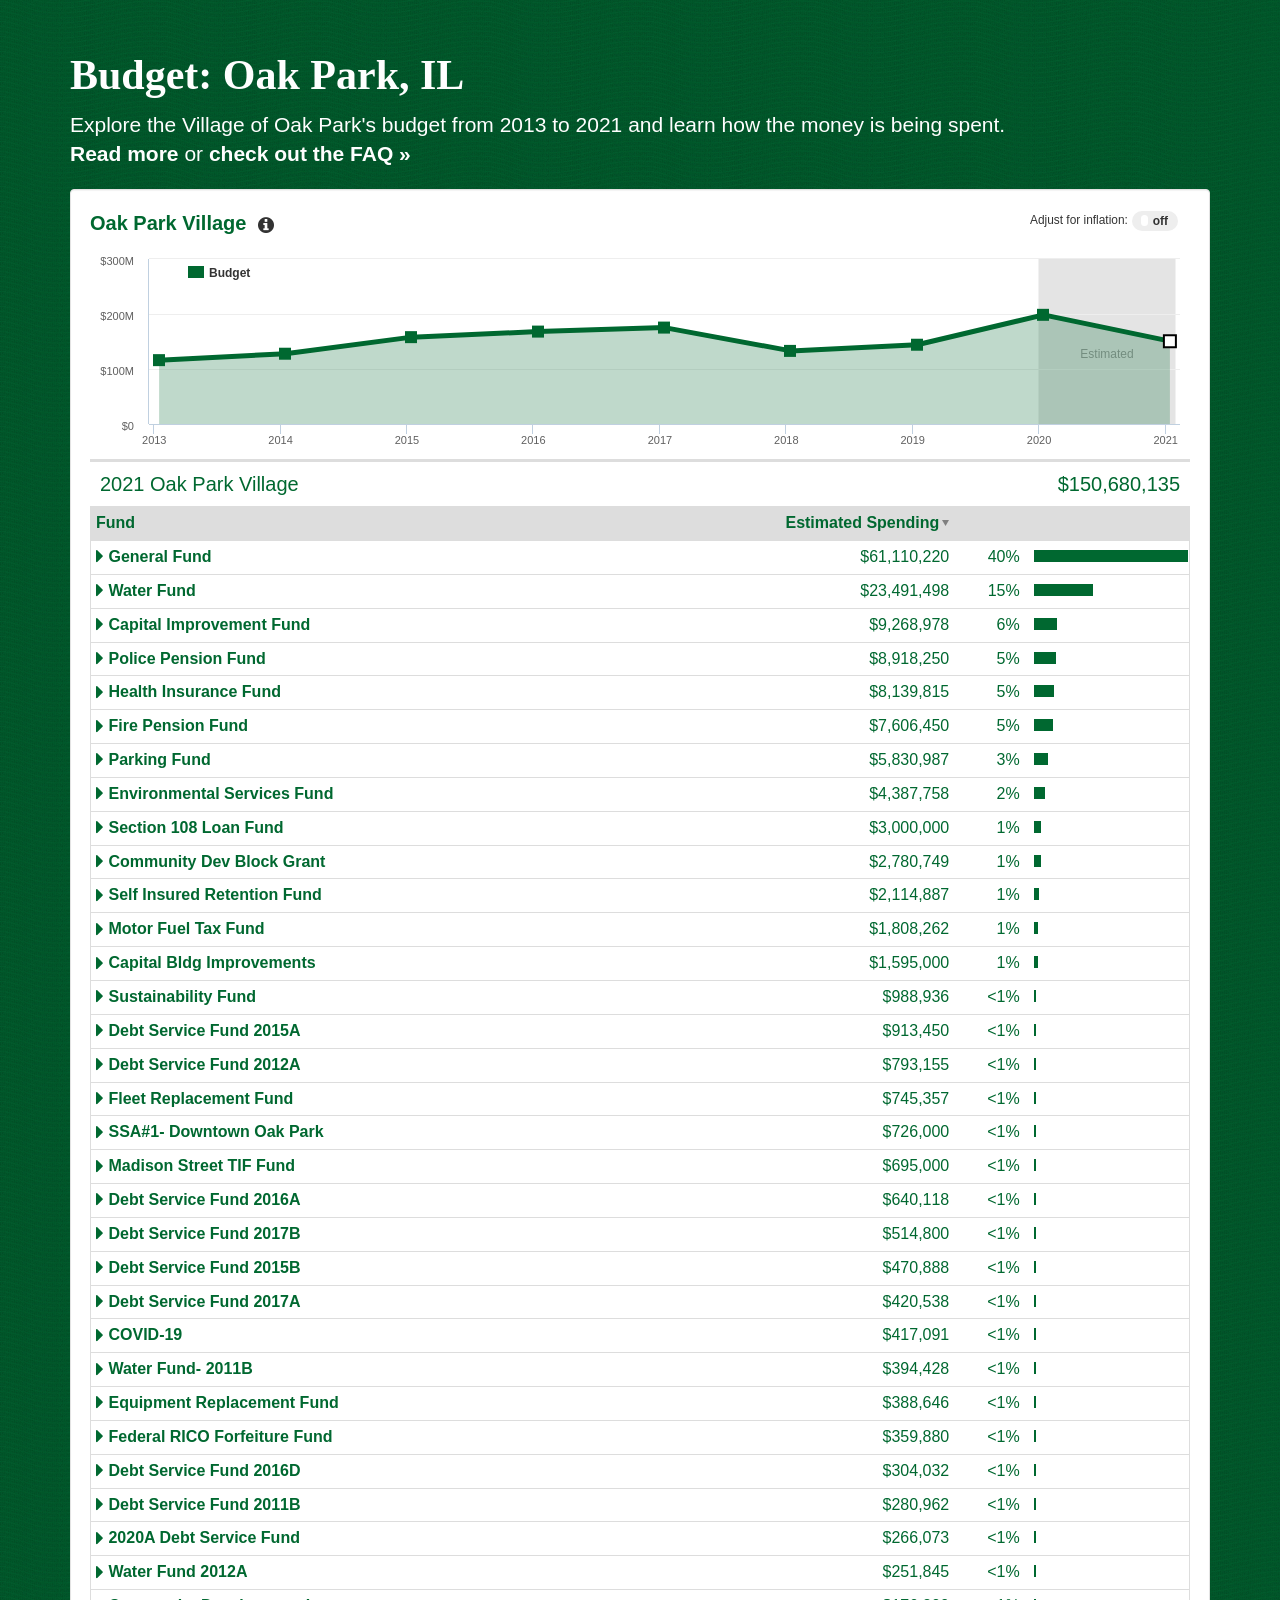
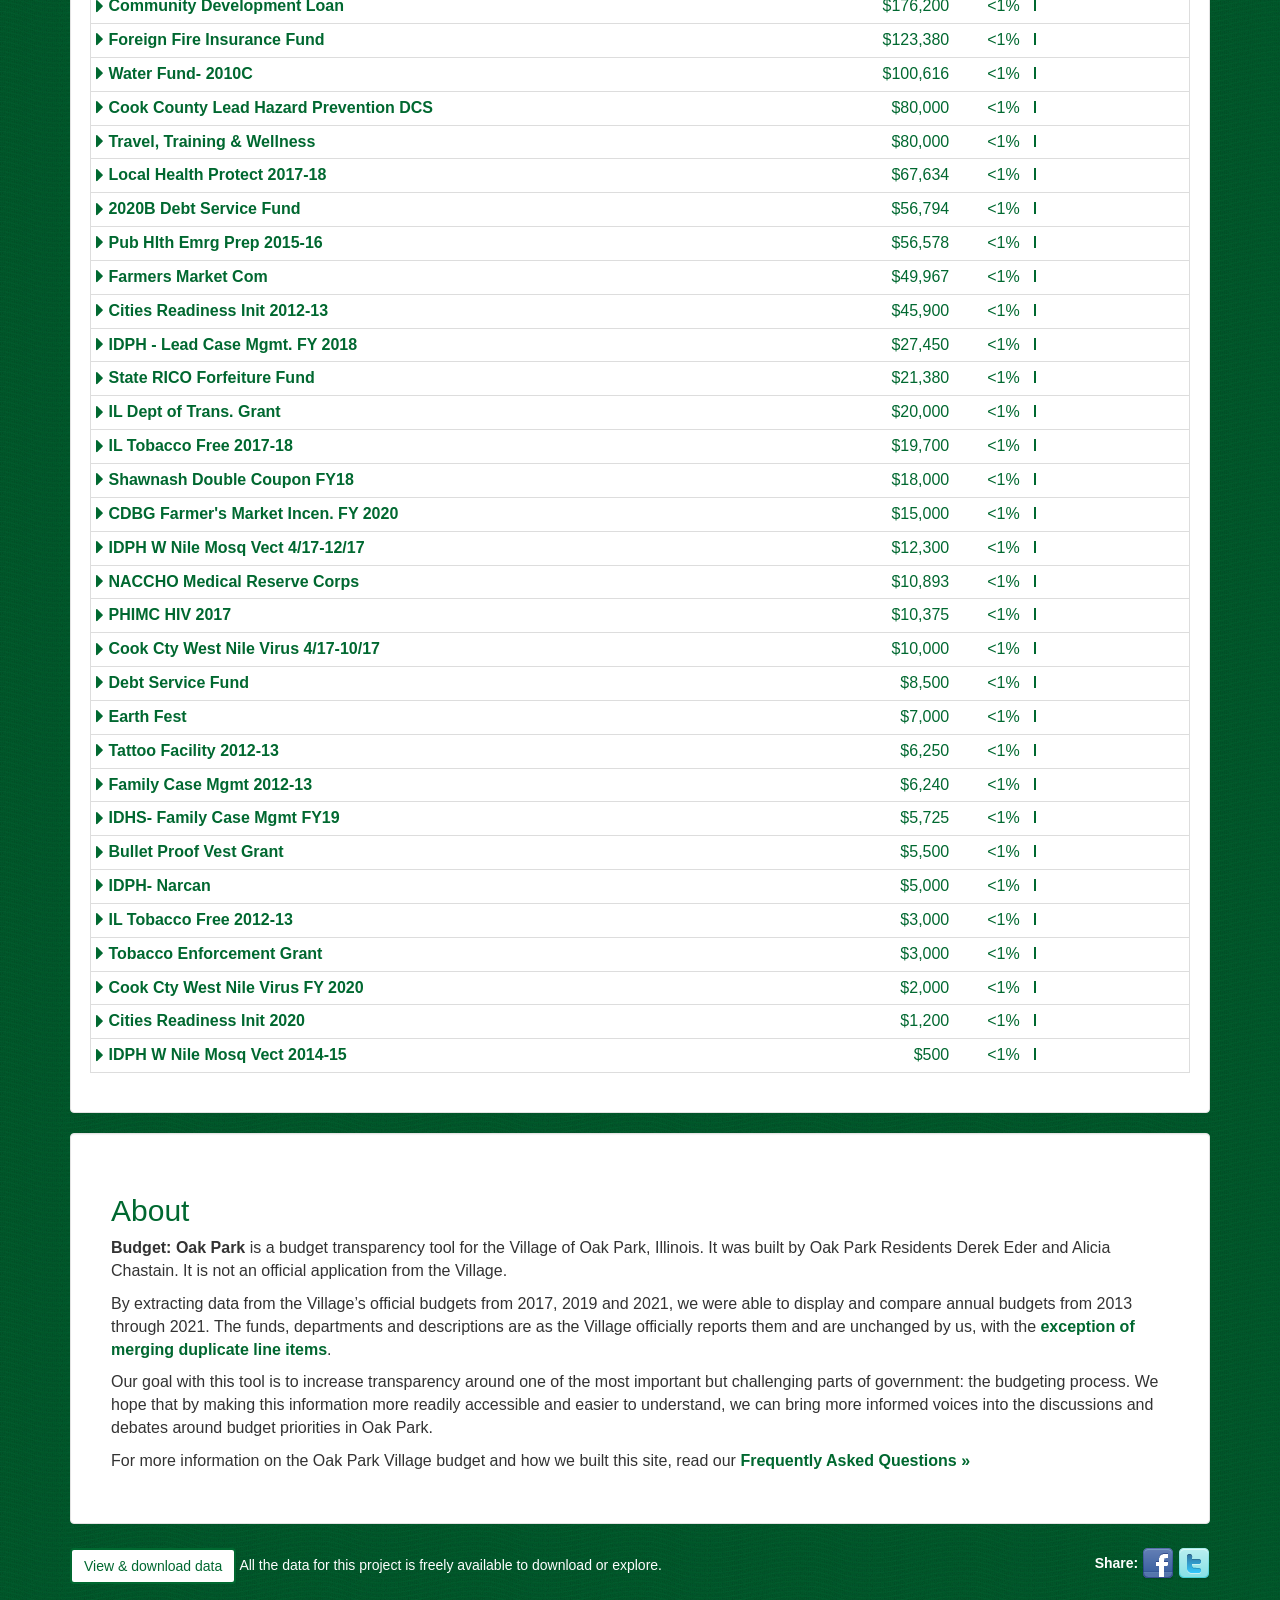
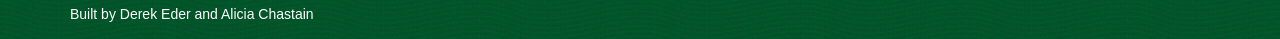
==== index.html @ 8c3c269f "optimized table for mobile, properly hiding unused columns" ====
<!DOCTYPE html>
<html lang="en">
  <head>
    <meta charset="utf-8">
    <meta name="viewport" content="width=device-width, initial-scale=1.0">
    <!-- Customize meta description -->
    <meta name="description" content="Explore the Village of Oak Park's budget from 2013 to 2021 and learn how the money is being spent.">
    <!-- Customize meta author -->
    <meta name="author" content="DataMade">
    <meta http-equiv="X-UA-Compatible" content="IE=edge">

    <!-- Facebook metadata -->
    <meta content="" property="og:site_name">
    <meta content="Budget: Oak Park, IL" property="og:title">
    <meta content="article" property="og:type">
    <meta content="Explore the Village of Oak Park's budget from 2013 to 2021 and learn how the money is being spent." property="og:description">
    <meta content="https://budgetoakpark.com/" property="og:url">
    <meta content="https://budgetoakpark.com/images/screenshot.png" property="og:image">

    <!-- Twitter metadata -->
    <meta name="twitter:card" content="summary_large_image">
    <meta name="twitter:site" content="@derekeder">
    <meta name="twitter:creator" content="@derekeder">
    <meta name="twitter:title" content="Budget: Oak Park, IL">
    <meta name="twitter:url" content="https://budgetoakpark.com">
    <meta name="twitter:description" content="Explore the Village of Oak Park's budget from 2013 to 2021 and learn how the money is being spent.">
    <meta name="twitter:image:src" content="https://budgetoakpark.com/images/screenshot.png">


    <!-- Customize page title -->
    <title>Budget: Oak Park, IL</title>

    <!-- Bootstrap and core CSS -->
    <link rel="icon" type="image/png" href="/favicon.png">
    <link rel="icon" type="image/png" href="/favicon-32x32.png" sizes="32x32" />
    <link rel="icon" type="image/png" href="/favicon-16x16.png" sizes="16x16" />
    <link href="css/bootstrap.min.css" rel="stylesheet">
    <link href="css/custom.css" rel="stylesheet">
    <link href="https://maxcdn.bootstrapcdn.com/font-awesome/4.2.0/css/font-awesome.min.css" rel="stylesheet">

    <!-- HTML5 shim and Respond.js IE8 support of HTML5 elements and media queries -->
    <!--[if lt IE 9]>
      <script src="/lib/html5shiv.js"></script>
      <script src="/lib/respond.min.js"></script>
    <![endif]-->
  </head>

  <body>
    <a href="#content" class="sr-only">Skip to content</a>

    <div id="readme" style="display: none;"><img src="" alt="Click points to see annual budgets below"></div>
    <div class="container">
      <div class='row'>
        <div class='col-md-12'>
          <div id='logo'>
            <!-- Customize logo -->
            <a href='/'>Budget: Oak Park, IL</a>
          </div>
          <!-- Customize page text below logo -->
          <p class='lead'>Explore the Village of Oak Park's budget from 2013 to 2021 and learn how the money is being spent. <br /><a onclick="window.scrollTo(0, document.body.scrollHeight);">Read more</a> or <a href='/faq.html'>check out the FAQ &raquo;</a></p>
        </div>
      </div>
      <div class='well'>

        <div id='main-chart'></div>
        <table id="breakdown" class='table table-condensed table-bordered'>
            <thead>
              <tr>
                <th id='breakdown-item-title'><span id="row-title">Function</span></th>
                <th class="estimates num"><span>Estimated Spending</span></th>
                <th class="estimates num"><span></span></th>
                <th class="actuals num"><span>Actual Spending</span></th>
                <th class="actuals num"><span></span></th>
                <th class="bars sorting_disabled hidden-xs"><span></span></th>
              </tr>
            </thead>
            <tbody id="breakdown-table-body"></tbody>
        </table>

        <div id="footnotes">
          <!-- <ul>
            <li id="f-officers">* These budgets are controlled by the officers and offices listed even though not all expenses are incurred by the respective control officer.</li>
          </ul> -->
        </div>
      </div>

    <div class='well about'>
      <h2>About</h2>
      <div class='row'>
        <div class='col-md-12'>
          <!-- Customize about -->
          <p><strong>Budget: Oak Park</strong> is a budget transparency tool for the Village of Oak Park, Illinois. It was built by Oak Park Residents Derek Eder and Alicia Chastain. It is not an official application from the Village.</p>

          <p>By extracting data from the Village’s official budgets from 2017, 2019 and 2021, we were able to display and compare annual budgets from 2013 through 2021. The funds, departments and descriptions are as the Village officially reports them and are unchanged by us, with the <a href='/faq.html#data-issues'>exception of merging duplicate line items</a>.</p>

          <p>Our goal with this tool is to increase transparency around one of the most important but challenging parts of government: the budgeting process. We hope that by making this information more readily accessible and easier to understand, we can bring more informed voices into the discussions and debates around budget priorities in Oak Park.</p>

          <p>For more information on the Oak Park Village budget and how we built this site, read our <a href='faq.html'>Frequently Asked Questions &raquo;</a></p>
      
        </div>
      </div>
    </div>

    <div id='footer'>
      <p class='pull-left'>
        <!-- Customize download link -->
        <a id="download-button" class="btn btn-info" href="/data/final/oak_park_budget_cleaned.csv">View &amp; download data</a>
        All the data for this project is freely available to download or explore.
        <br />
        <br />
        <span class='credits'>Built by <a href="http://derekeder.com">Derek Eder</a> and Alicia Chastain</span>
      </p>
      <p class='pull-right'>
        <strong>Share:</strong>
        <!-- Customize facebook share -->
        <a href="http://www.facebook.com/share.php?u=http%3a%2f%2fbudgetoakpark.com/"><img alt="Facebook" src="images/facebook-lg.png" /></a>
        <!-- Customize twitter share -->
        <a href="http://twitter.com/share?text=Where%27s%20the%20money%20going%3F%20Explore%20Oak%20Park%27s%20budget&amp;url=https%3a%2f%2fbudgetoakpark.com/"><img alt="Twitter" src="images/twitter-lg.png" /></a>
      </p>
    </div>
  </div>
    <!-- loading javascript at the bottom of the page for performance -->
    <!-- HTML templates for Backbone views -->
    <!-- javascript libraries -->
    <script src="lib/jquery.min.js" type="text/javascript"></script>
    <script src="lib/spin.min.js" type="text/javascript"></script>
    <script src="lib/jquery.spin.js" type="text/javascript"></script>
    <script src="lib/accounting.min.js" type="text/javascript"></script>
    <script src="lib/fuse.min.js" type="text/javascript"></script>
    <script src="lib/reduce.js" type="text/javascript"></script>
    <script src="lib/range.js" type="text/javascript"></script>
    <script src="lib/array_indexof.js" type="text/javascript"></script>
    <script src="lib/array_getunique.js" type="text/javascript"></script>
    <script src="lib/jquery.csv.min.js" type="text/javascript"></script>
    <script src="lib/bootstrap.min.js" type="text/javascript"></script>
    <script src="lib/highcharts.js" type="text/javascript"></script>
    <script src="lib/jquery.dataTables.js" type="text/javascript"></script>
    <script src="lib/jquery.cookie.js" type="text/javascript"></script>
    <script src="lib/underscore.min.js" type="text/javascript"></script>
    <script src="lib/backbone.min.js" type="text/javascript"></script>
    <script src="lib/Backbone.ModelBinder.min.js" type="text/javascript"></script>
    <script src="lib/filter.js" type="text/javascript"></script>

    <!-- custom javascript -->
    <script src="js/helpers/budget_helpers.js" type="text/javascript"></script>
    <script src="js/helpers/budget_highcharts.js" type="text/javascript"></script>
    <script src="js/helpers/dataTables.sorting.js" type="text/javascript"></script>

    <script src="js/settings.js" type="text/javascript"></script>

    <script src="js/collections/breakdownCollection.js" type="text/javascript"></script>
    <script src="js/collections/budgetCollection.js" type="text/javascript"></script>

    <script src="js/models/breakdownRowModel.js" type="text/javascript"></script>
    <script src="js/models/mainChartModel.js" type="text/javascript"></script>

    <script src="js/views/breakdownDetailView.js" type="text/javascript"></script>
    <script src="js/views/breakdownSummaryView.js" type="text/javascript"></script>
    <script src="js/views/mainChartView.js" type="text/javascript"></script>

    <script src="js/router.js" type="text/javascript"></script>
    <script src="js/app.js" type="text/javascript"></script>

    <!-- Global site tag (gtag.js) - Google Analytics -->
    <script async src="https://www.googletagmanager.com/gtag/js?id=G-0BKF8L96RC"></script>
    <script>
      window.dataLayer = window.dataLayer || [];
      function gtag(){dataLayer.push(arguments);}
      gtag('js', new Date());

      gtag('config', 'G-0BKF8L96RC');
    </script>
  </body>
</html>
---- css/custom.css ----
body {
  background: #328659 url(../images/bg-green.jpg);
  font-family: "Helvetica", "Arial", sans-serif;
  padding: 5px;
}

h1, h2, h3, h4, h5, h6 { color: #006830; }

a { color: #006830; font-weight: bold;}
a:hover { color: #006830; text-decoration: underline; }
a.details:hover, a.details:active, a.details:visited, a.details:link { text-decoration: none;}
a:focus { outline: 0;}

#logo, #credit { padding: 10px 0 10px 0;}
#logo { 
  padding-bottom: 5px;
  padding-top: 40px;
}
#logo img {
  max-height: 80px;
  display: inline;
}
#logo a {
  font-size: 3em;
  vertical-align: bottom;
  font-family: Georgia, serif;
  color: #FEFEFE;
  font-weight: bold;
}

.lead, #footer, .lead a, .credits a {
  color: #FEFEFE;
}

#footer{
  padding-top: 4px;
  padding-bottom: 4px;
/*  background-color: #E8EDEE;
*/}

#footer h2{
  color: #F6A704;
}

#footer a{
  font-weight: normal;
}

.btn-primary {
  background-color: #004B75;
  border-color: #004B75;
}

.btn-primary:hover {
  background-color: #1f3a71;
  border-color: #1f3a71;
}

.btn-info {
  background-color: #fff;
  color: #006830;
  border: 2px solid #006830;
}

.btn-info:hover {
  background-color: #def2fb;
  color: #006830;
  border: 2px solid #006830;
}

#readme {
  display: none;
  left: 0px;
  position: absolute;
  top: 320px;
}

#timeline-chart {
  height: 220px;
  width: 100%;
}

#main-chart {
    min-height: 220px;
    width: 100%;
}

#breadcrumbs { font-weight: bold; font-size: 20px; }

/* Breakdown table */
#breakdown{
  width: 100%;
}
#breakdown a { cursor: pointer; }
#breakdown .num { text-align: right; }
#breakdown td, #breakdown th { border: 0px; border-bottom: 1px solid #ddd; font-size: 16px; }
#breakdown th { background: #dddddd; font-size: 16px; font-weight: bold; text-align: left; }
#breakdown th.bars { width: 15%; }
/*#breakdown th.controls { width: 20px; }*/
#breakdown th span { color: #006830; cursor: pointer; }

#breakdown th.sorting_asc span {
  background: url(../images/sort-up.png) no-repeat 100% 50%;
  padding-right: 10px;
}

#breakdown th.sorting_desc span {
  background: url(../images/sort-down.png) no-repeat 100% 50%;
  padding-right: 10px;
}

/* Bars */
  .bars span { height: 12px; display: block; text-indent: -5000px; margin: 4px;}

.bars .estimates {
    background-color: #006830;
    border-left: solid 2px #006830;
}
.bars .actuals {
    background-color: #006830;
    border-left: solid 2px #006830;
}

  /* Colors */
  .estimates { color: #006830; }
  .actuals { color: #006830; }

/* Expanded rows */
#breakdown .expanded-content td {
  border-top: 0;
  padding-top: 20px;
}

#breakdown .expanded-head td {
  border-top: 2px solid #7f7f7f;
  font-weight: bold;
}

.expanded-primary { float: left; width: 48%; margin-left: 10px; }
.expanded-secondary { float: left; width: 48%; }

/* Nav */
a.breakdown-choice{
  font-weight: normal;
  color: #333;
  background-color: #bbb;
}
a.breakdown-choice:hover{
  color: #333;
  background-color: #ddd;
  text-decoration: none;
}


#breakdown-nav { margin-top: -1px;}
#breakdown-nav li {display: inline-block;}
#breakdown-nav a { display: block; padding: 0.3em 0.5em 0em 0.5em; }
#breakdown-nav li.current a { 
  color: #333;
  background-color: #ddd;
}
#breakdown-nav ul { list-style: none; margin: 0; padding: 0; }

#department-search { margin: 50px 0 10px 0; }
#department-search a { color: #fff; }

/* Scorecard */
#scorecard{
  width: 100%;
}
#scorecard { border-top: 3px solid #dddddd; margin: 0; }
#scorecard h2 { font-size: 20px; }
#scorecard h2, #scorecard p { margin: 0; }
#scorecard td { border-bottom: 0; padding: 0.8em 10px;}
#scorecard-actual, #scorecard-est { text-align: right; }

/* Stats */
.stats { list-style: none; margin: 0 0 0.5em 0; }
.stats { padding: 0; }
.stats li { display: inline; margin-right: 1em; white-space: nowrap; padding: 0;}
.stats strong { font-size: 25px; }

/* Sparklines */
.sparkline { height: 120px; margin-bottom: 10px; }

.well {
  background-color: #fff;
}

.about { font-size: 16px; padding: 40px;}

.tooltip > .tooltip-inner{
  background-color: #fff;
  color: #333;
  border: 1px solid #333;
}

/* Inflation Adjustment Switch */
#inflation-toggle{
  width: 160px;
  height: 30px;
}
#inflation-toggle-label{
  position:absolute;
}
#inflation-toggle-switch{
  margin-left: 100px;
  position:absolute;
}
.onoffswitch {
  position: relative; width: 50px;
  -webkit-user-select:none; -moz-user-select:none; -ms-user-select: none;
}
.onoffswitch-checkbox {
  display: none;
}
.onoffswitch-label {
  display: block; overflow: hidden; cursor: pointer;
  border: 2px solid #FFFFFF; border-radius: 20px;
}
.onoffswitch-inner {
  display: block; width: 200%; margin-left: -100%;
  -moz-transition: margin 0.3s ease-in 0s; -webkit-transition: margin 0.3s ease-in 0s;
  -o-transition: margin 0.3s ease-in 0s; transition: margin 0.3s ease-in 0s;
}
.onoffswitch-inner:before, .onoffswitch-inner:after {
  display: block; float: left; width: 50%; height: 20px; padding: 0; line-height: 20px;
  font-size: 12px; color: white; font-family: Trebuchet, Arial, sans-serif; font-weight: bold;
  -moz-box-sizing: border-box; -webkit-box-sizing: border-box; box-sizing: border-box;
}
.onoffswitch-inner:before {
  content: "on";
  padding-left: 10px;
  background-color: #B4E0B3; color: #333333;
}
.onoffswitch-inner:after {
  content: "off";
  padding-right: 10px;
  background-color: #EEEEEE; color: #333333;
  text-align: right;
}
.onoffswitch-switch {
  display: block; width: 7px; margin: 6.5px;
  background: #FFFFFF;
  border: 2px solid #FFFFFF; border-radius: 20px;
  position: absolute; top: 0; bottom: 0; right: 26px;
  -moz-transition: all 0.3s ease-in 0s; -webkit-transition: all 0.3s ease-in 0s;
  -o-transition: all 0.3s ease-in 0s; transition: all 0.3s ease-in 0s;
}
.onoffswitch-checkbox:checked + .onoffswitch-label .onoffswitch-inner {
  margin-left: 0;
}
.onoffswitch-checkbox:checked + .onoffswitch-label .onoffswitch-switch {
  right: 0px;
}
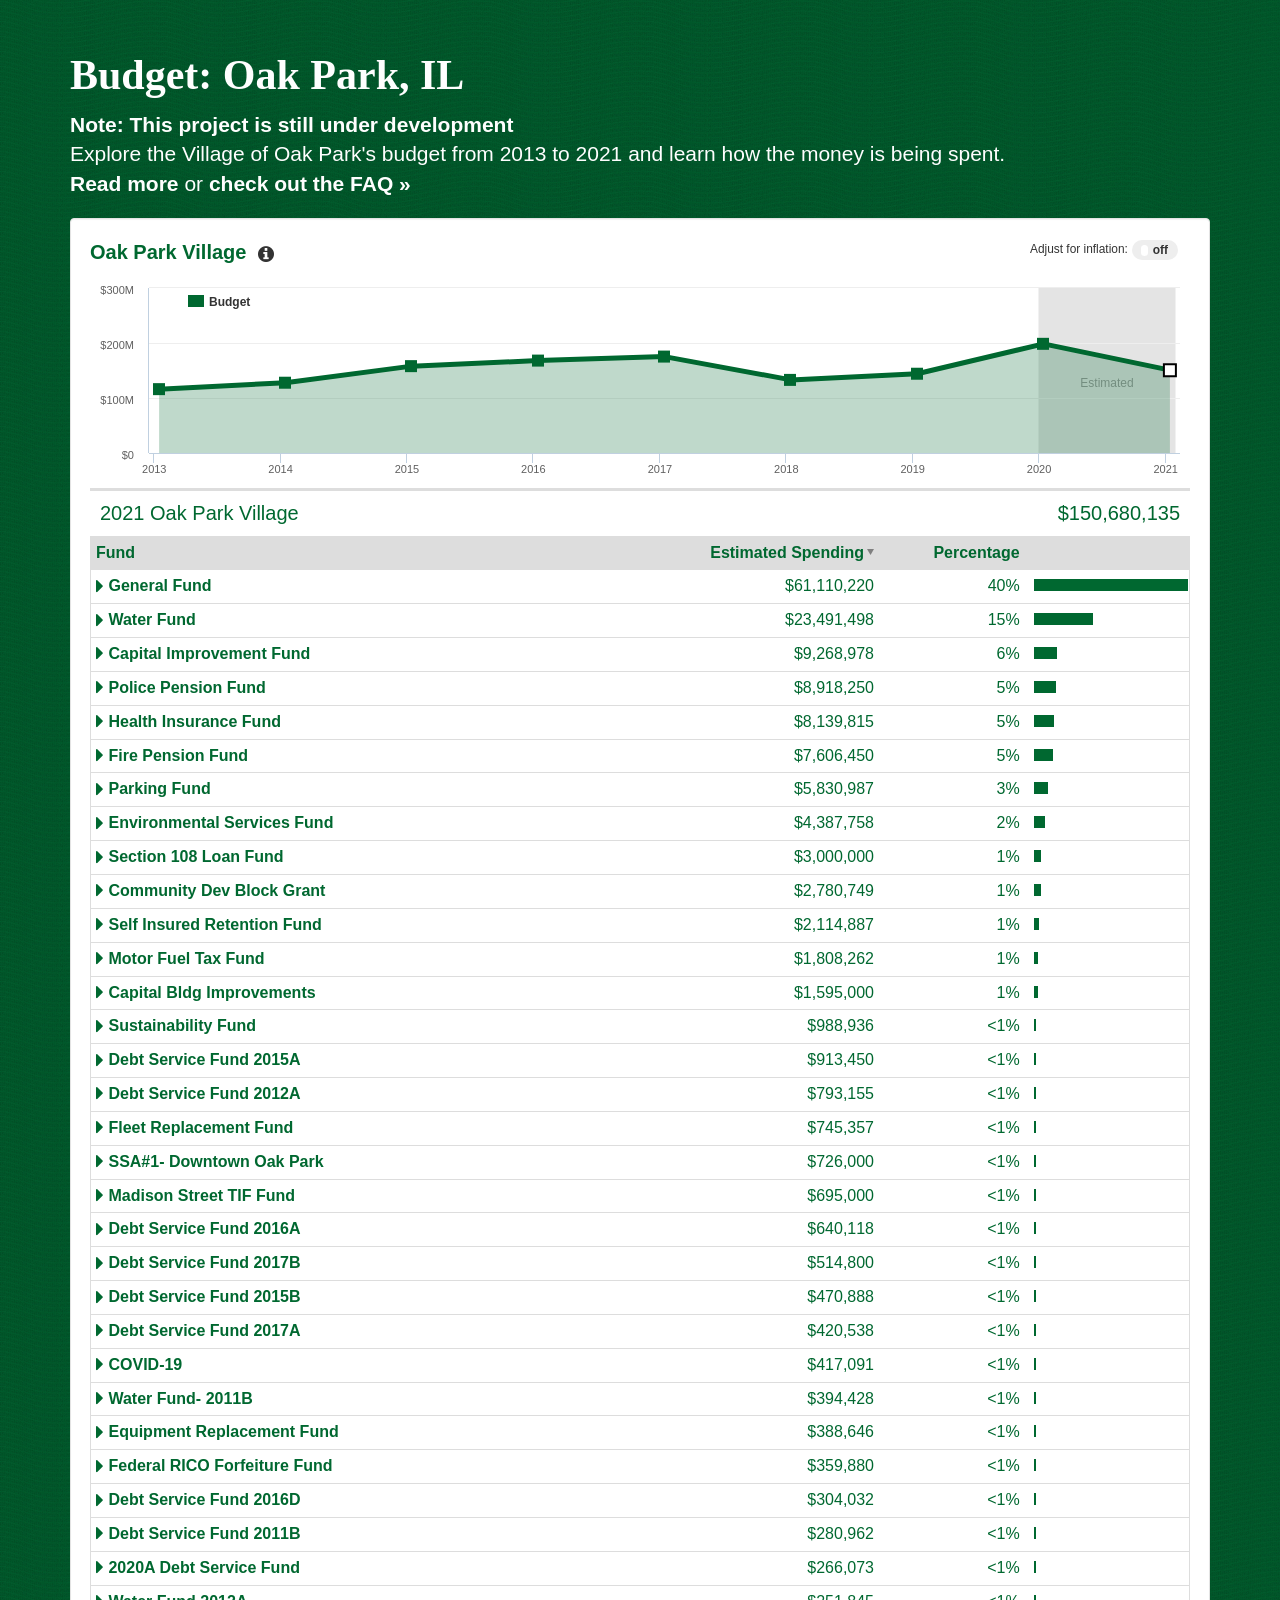
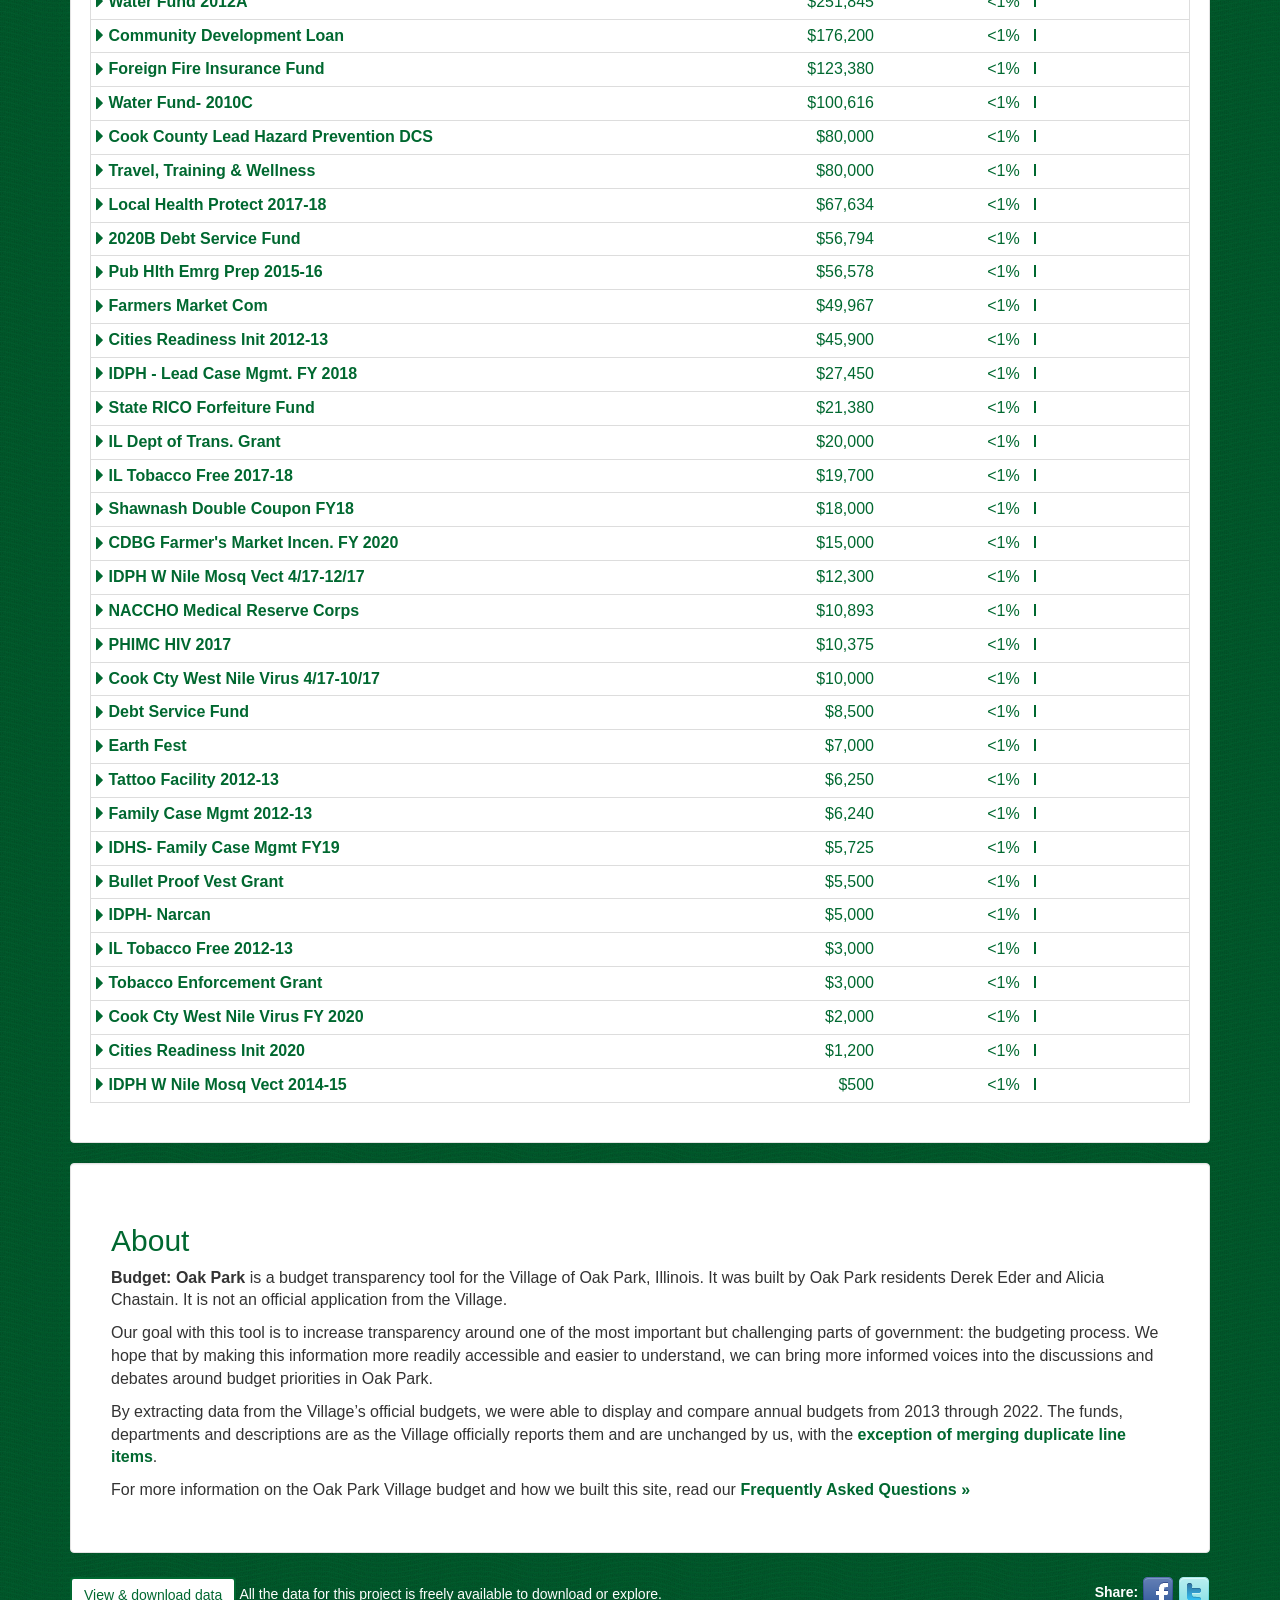
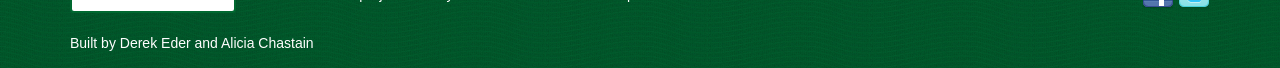
==== commit 9659114d: "FAQ copy updates and footer link ALL - Added link to AC website in footer.  INDEX - Included the FY2" ====
--- a/index.html
+++ b/index.html
@@ -24,16 +24,14 @@
     <meta name="twitter:title" content="Budget: Oak Park, IL">
     <meta name="twitter:url" content="https://budgetoakpark.com">
     <meta name="twitter:description" content="Explore the Village of Oak Park's budget from 2013 to 2021 and learn how the money is being spent.">
-    <meta name="twitter:image:src" content="https://budgetoakpark.com/images/screenshot.png">
+    <meta name="twitter:image" content="https://budgetoakpark.com/images/screenshot.png">
 
 
     <!-- Customize page title -->
     <title>Budget: Oak Park, IL</title>
 
-    <!-- Bootstrap and core CSS -->
-    <link rel="icon" type="image/png" href="/favicon.png">
-    <link rel="icon" type="image/png" href="/favicon-32x32.png" sizes="32x32" />
-    <link rel="icon" type="image/png" href="/favicon-16x16.png" sizes="16x16" />
+    <!-- Bootstrap core CSS -->
+    <link rel="shortcut icon" href="/favicon.png">
     <link href="css/bootstrap.min.css" rel="stylesheet">
     <link href="css/custom.css" rel="stylesheet">
     <link href="https://maxcdn.bootstrapcdn.com/font-awesome/4.2.0/css/font-awesome.min.css" rel="stylesheet">
@@ -57,7 +55,7 @@
             <a href='/'>Budget: Oak Park, IL</a>
           </div>
           <!-- Customize page text below logo -->
-          <p class='lead'>Explore the Village of Oak Park's budget from 2013 to 2021 and learn how the money is being spent. <br /><a onclick="window.scrollTo(0, document.body.scrollHeight);">Read more</a> or <a href='/faq.html'>check out the FAQ &raquo;</a></p>
+          <p class='lead'><strong>Note: This project is still under development<br /></strong>Explore the Village of Oak Park's budget from 2013 to 2021 and learn how the money is being spent. <br /><a onclick="window.scrollTo(0, document.body.scrollHeight);">Read more</a> or <a href='/faq.html'>check out the FAQ &raquo;</a></p>
         </div>
       </div>
       <div class='well'>
@@ -68,10 +66,10 @@
               <tr>
                 <th id='breakdown-item-title'><span id="row-title">Function</span></th>
                 <th class="estimates num"><span>Estimated Spending</span></th>
-                <th class="estimates num"><span></span></th>
+                <th class="estimates num hidden-sm"><span>Percentage</span></th>
                 <th class="actuals num"><span>Actual Spending</span></th>
-                <th class="actuals num"><span></span></th>
-                <th class="bars sorting_disabled hidden-xs"><span></span></th>
+                <th class="actuals num"><span>Percentage</span></th>
+                <th class="bars sorting_disabled"><span></span></th>
               </tr>
             </thead>
             <tbody id="breakdown-table-body"></tbody>
@@ -89,11 +87,10 @@
       <div class='row'>
         <div class='col-md-12'>
           <!-- Customize about -->
-          <p><strong>Budget: Oak Park</strong> is a budget transparency tool for the Village of Oak Park, Illinois. It was built by Oak Park Residents Derek Eder and Alicia Chastain. It is not an official application from the Village.</p>
-
-          <p>By extracting data from the Village’s official budgets from 2017, 2019 and 2021, we were able to display and compare annual budgets from 2013 through 2021. The funds, departments and descriptions are as the Village officially reports them and are unchanged by us, with the <a href='/faq.html#data-issues'>exception of merging duplicate line items</a>.</p>
+          <p><strong>Budget: Oak Park</strong> is a budget transparency tool for the Village of Oak Park, Illinois. It was built by Oak Park residents Derek Eder and Alicia Chastain. It is not an official application from the Village.</p>
 
           <p>Our goal with this tool is to increase transparency around one of the most important but challenging parts of government: the budgeting process. We hope that by making this information more readily accessible and easier to understand, we can bring more informed voices into the discussions and debates around budget priorities in Oak Park.</p>
+          <p>By extracting data from the Village’s official budgets, we were able to display and compare annual budgets from 2013 through 2022.  The funds, departments and descriptions are as the Village officially reports them and are unchanged by us, with the <a href="https://budgetoakpark.com/faq.html#data-issues">exception of merging duplicate line items</a>.</p>
 
           <p>For more information on the Oak Park Village budget and how we built this site, read our <a href='faq.html'>Frequently Asked Questions &raquo;</a></p>
       
@@ -104,18 +101,18 @@
     <div id='footer'>
       <p class='pull-left'>
         <!-- Customize download link -->
-        <a id="download-button" class="btn btn-info" href="/data/final/oak_park_budget_cleaned.csv">View &amp; download data</a>
+        <a id="download-button" class="btn btn-info" href="">View &amp; download data</a>
         All the data for this project is freely available to download or explore.
         <br />
         <br />
-        <span class='credits'>Built by <a href="http://derekeder.com">Derek Eder</a> and Alicia Chastain</span>
+        <span class='credits'>Built by <a href="http://derekeder.com">Derek Eder</a> and <a href="http://aliciachastain.com">Alicia Chastain</a></span>
       </p>
       <p class='pull-right'>
         <strong>Share:</strong>
         <!-- Customize facebook share -->
         <a href="http://www.facebook.com/share.php?u=http%3a%2f%2fbudgetoakpark.com/"><img alt="Facebook" src="images/facebook-lg.png" /></a>
         <!-- Customize twitter share -->
-        <a href="http://twitter.com/share?text=Where%27s%20the%20money%20going%3F%20Explore%20Oak%20Park%27s%20budget&amp;url=https%3a%2f%2fbudgetoakpark.com/"><img alt="Twitter" src="images/twitter-lg.png" /></a>
+        <a href="http://twitter.com/share?text=Where's%20the%20money%20going%3F%20Explore%20New%20Orleans'%20budget&amp;url=http%3a%2f%2fbudgetoakpark.com/"><img alt="Twitter" src="images/twitter-lg.png" /></a>
       </p>
     </div>
   </div>
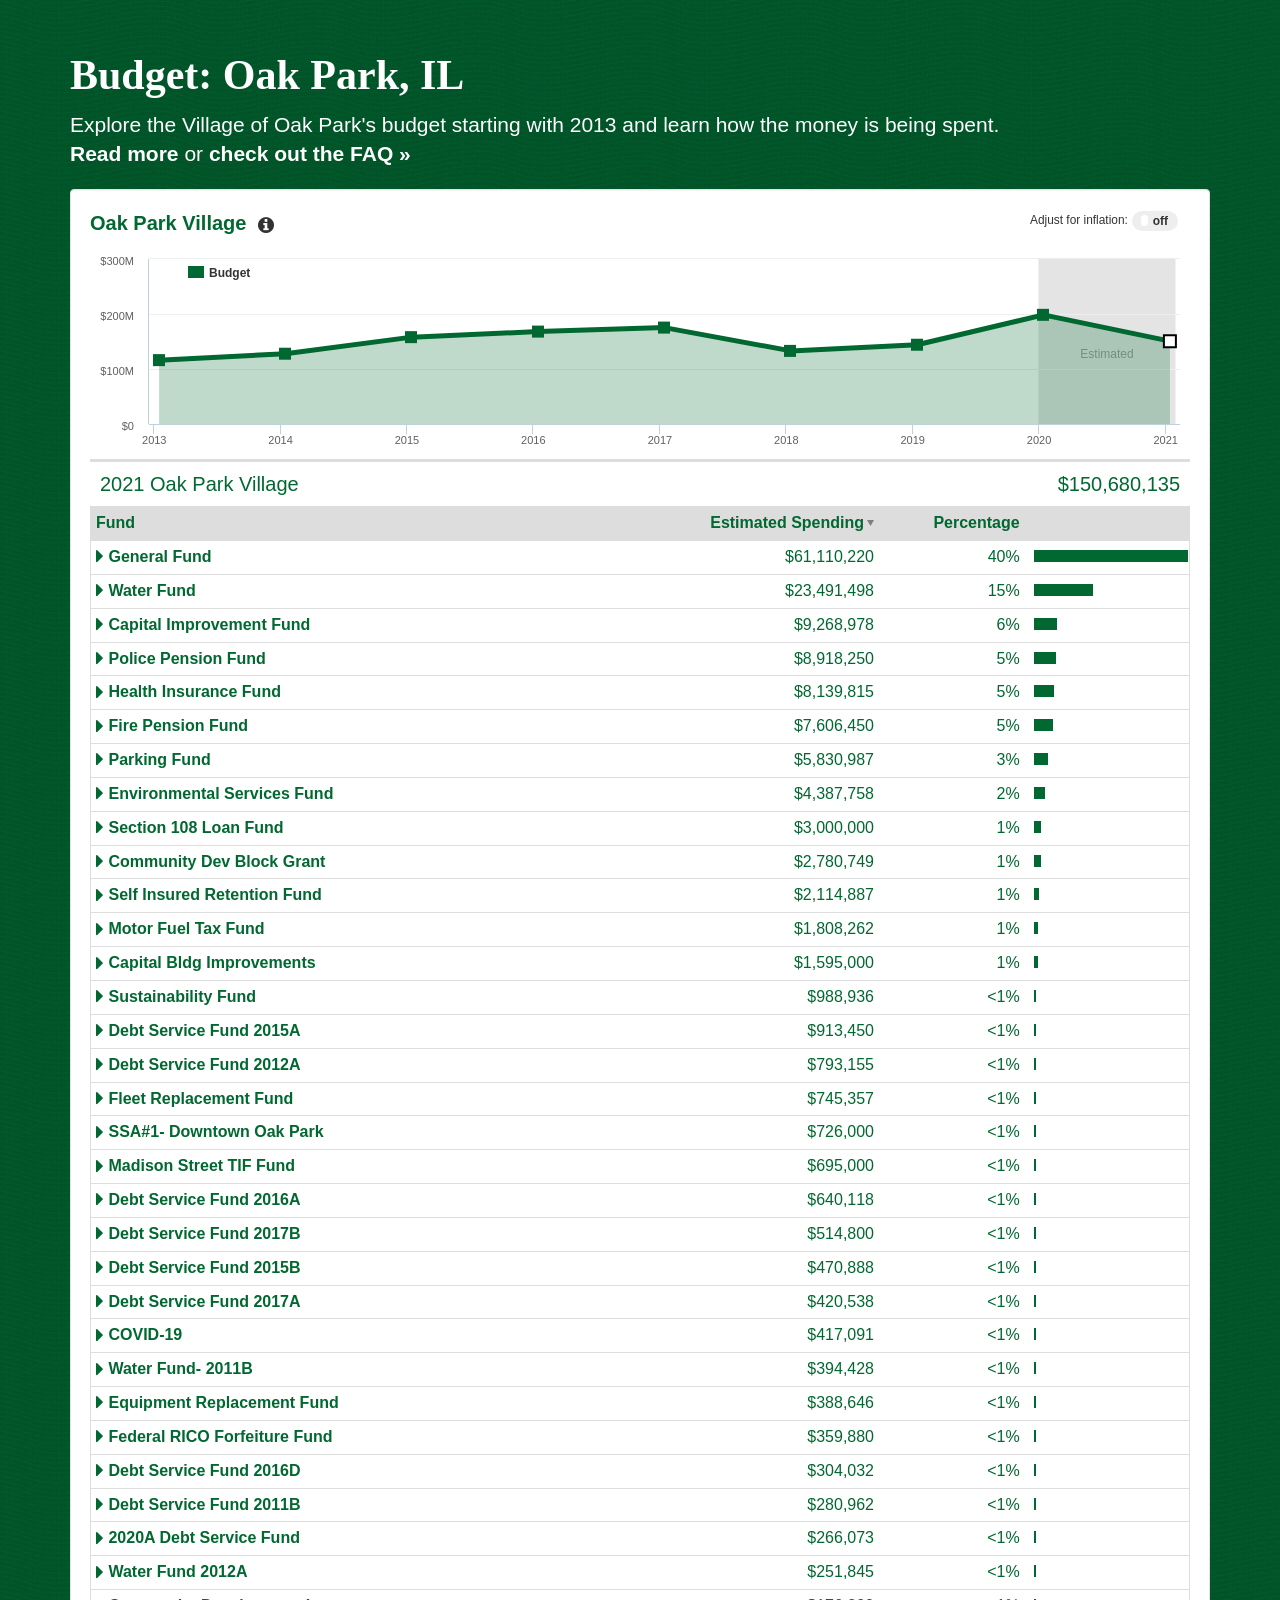
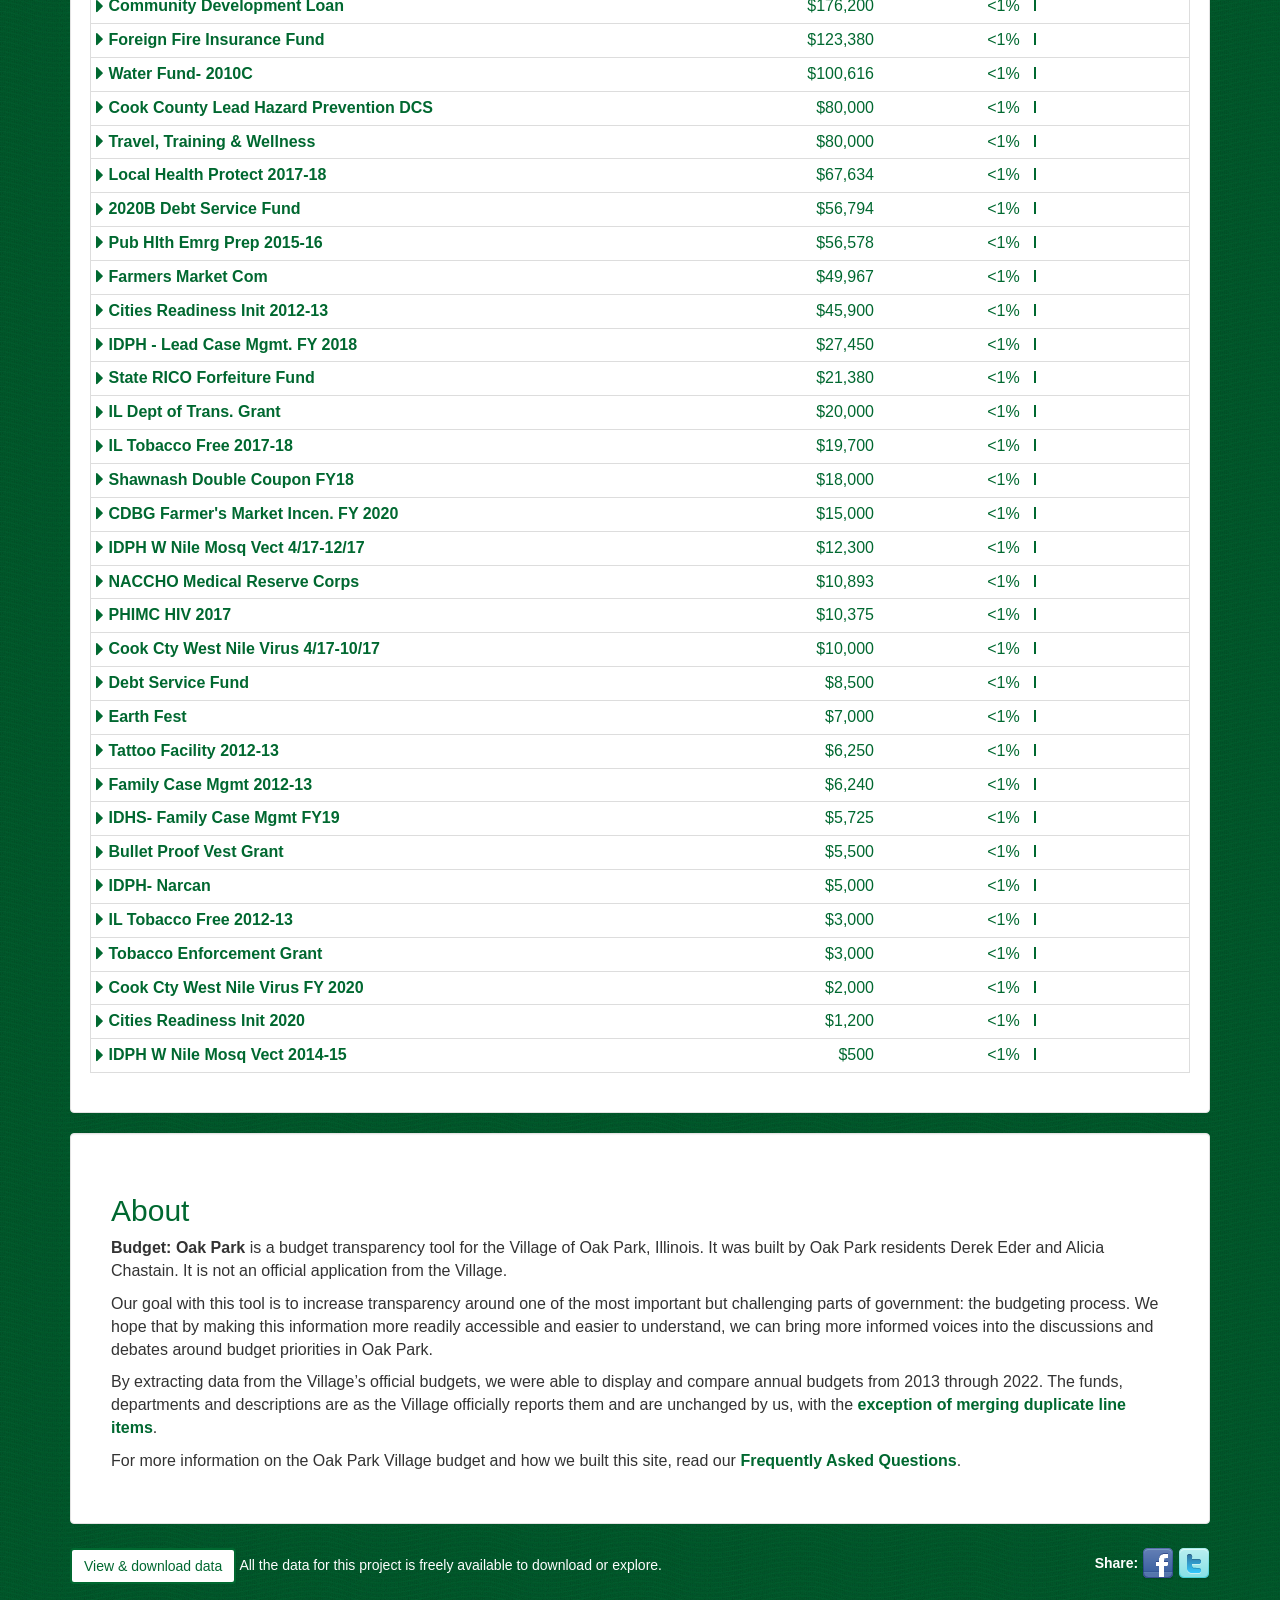
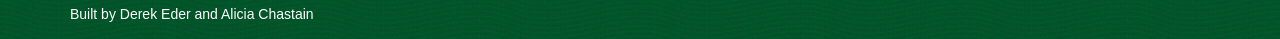
==== commit 11858dcb: "More copy cleanup More clean-up." ====
--- a/index.html
+++ b/index.html
@@ -55,7 +55,7 @@
             <a href='/'>Budget: Oak Park, IL</a>
           </div>
           <!-- Customize page text below logo -->
-          <p class='lead'><strong>Note: This project is still under development<br /></strong>Explore the Village of Oak Park's budget from 2013 to 2021 and learn how the money is being spent. <br /><a onclick="window.scrollTo(0, document.body.scrollHeight);">Read more</a> or <a href='/faq.html'>check out the FAQ &raquo;</a></p>
+          <p class='lead'>Explore the Village of Oak Park's budget starting with 2013 and learn how the money is being spent. <br /><a onclick="window.scrollTo(0, document.body.scrollHeight);">Read more</a> or <a href='/faq.html'>check out the FAQ &raquo;</a></p>
         </div>
       </div>
       <div class='well'>
@@ -92,7 +92,7 @@
           <p>Our goal with this tool is to increase transparency around one of the most important but challenging parts of government: the budgeting process. We hope that by making this information more readily accessible and easier to understand, we can bring more informed voices into the discussions and debates around budget priorities in Oak Park.</p>
           <p>By extracting data from the Village’s official budgets, we were able to display and compare annual budgets from 2013 through 2022.  The funds, departments and descriptions are as the Village officially reports them and are unchanged by us, with the <a href="https://budgetoakpark.com/faq.html#data-issues">exception of merging duplicate line items</a>.</p>
 
-          <p>For more information on the Oak Park Village budget and how we built this site, read our <a href='faq.html'>Frequently Asked Questions &raquo;</a></p>
+          <p>For more information on the Oak Park Village budget and how we built this site, read our <a href='faq.html'>Frequently Asked Questions</a>.</p>
       
         </div>
       </div>
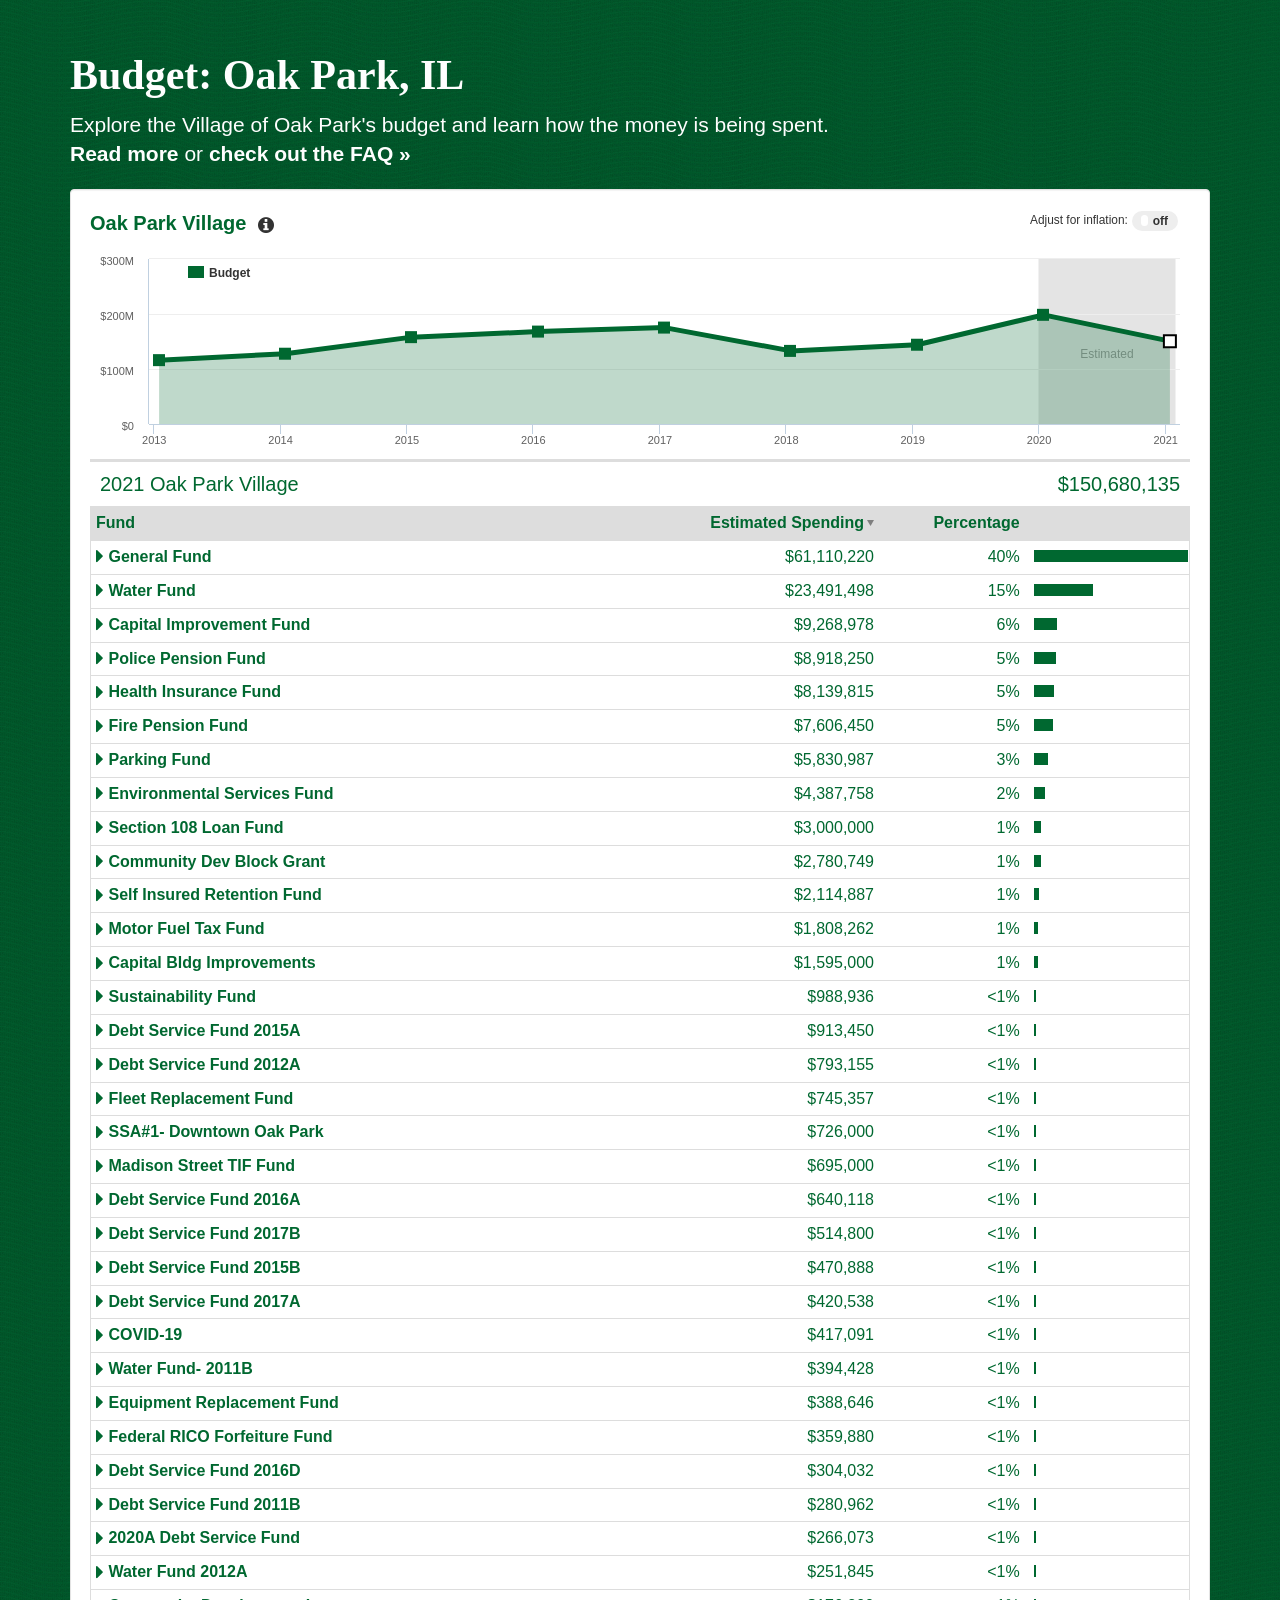
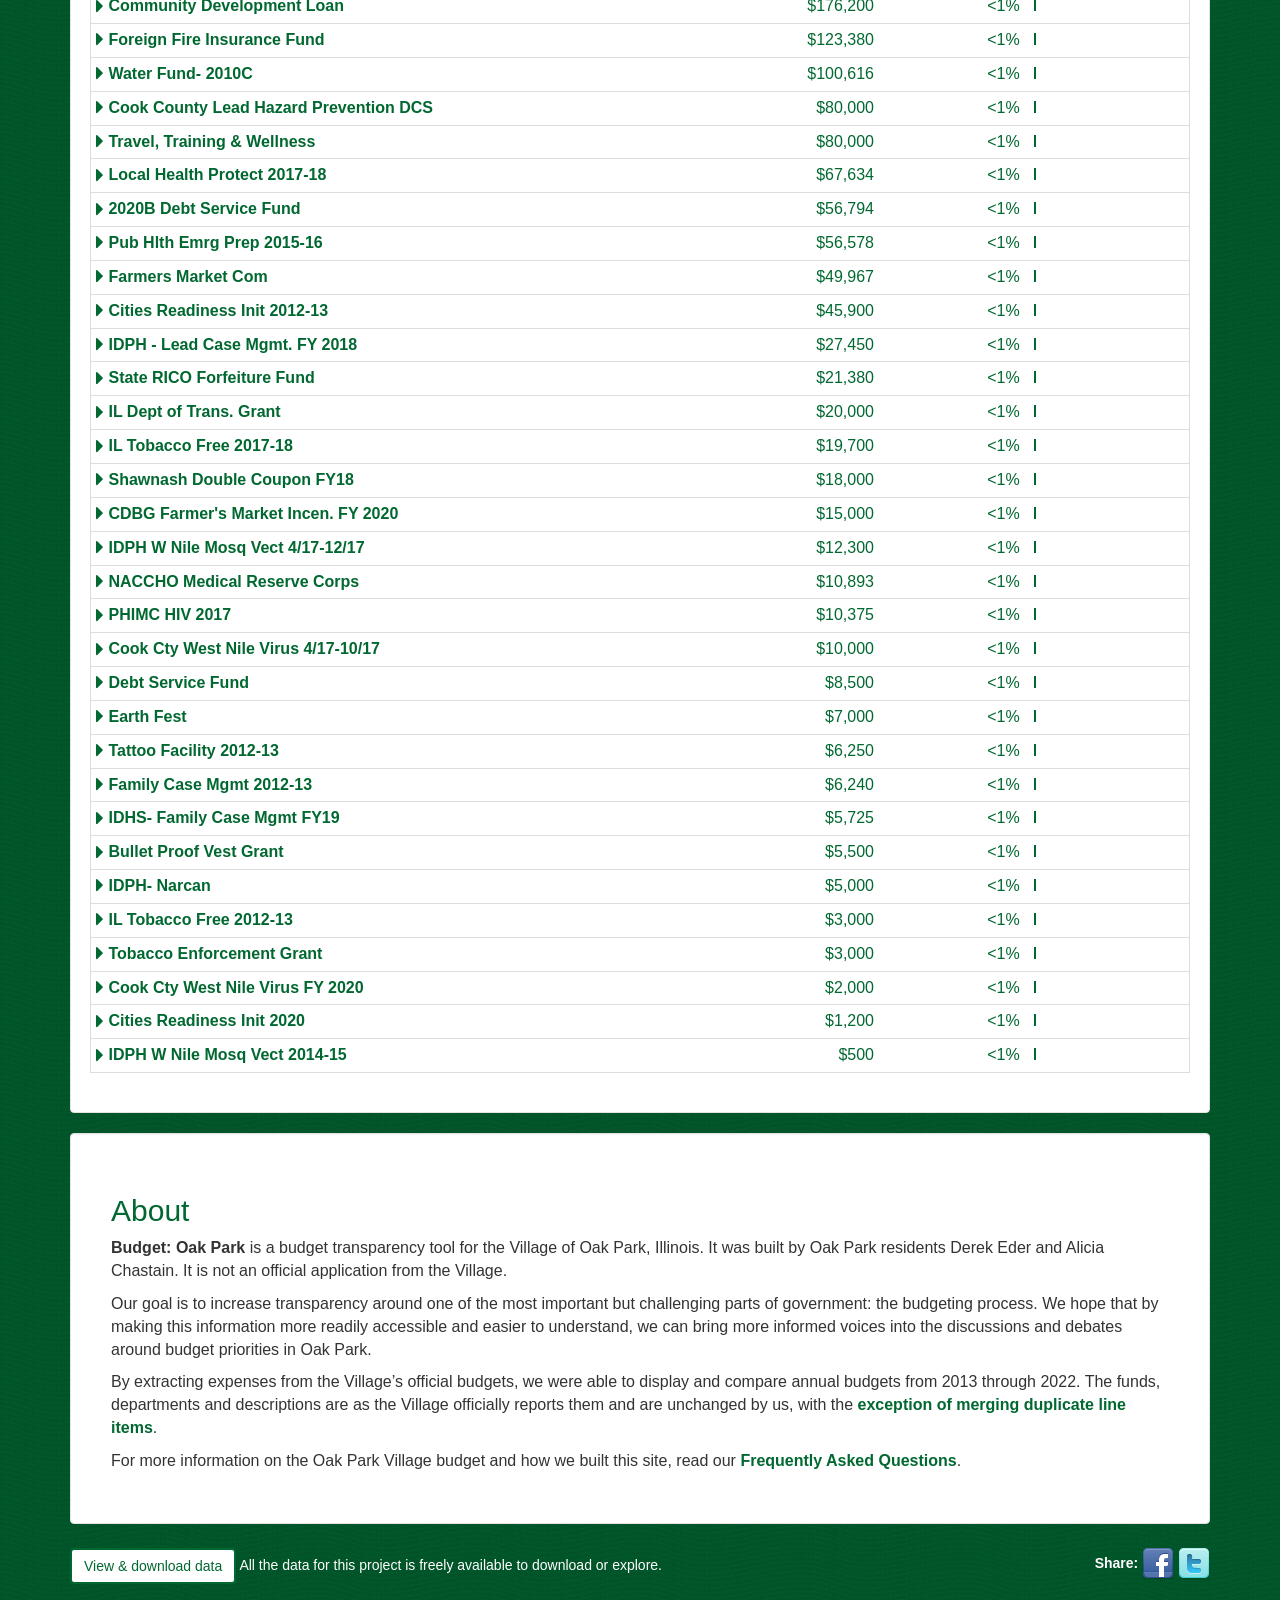
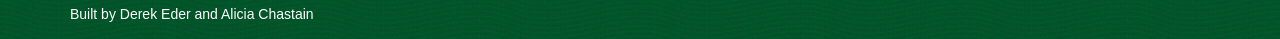
==== commit 56c01353: "and MORE copy edits" ====
--- a/index.html
+++ b/index.html
@@ -55,7 +55,7 @@
             <a href='/'>Budget: Oak Park, IL</a>
           </div>
           <!-- Customize page text below logo -->
-          <p class='lead'>Explore the Village of Oak Park's budget starting with 2013 and learn how the money is being spent. <br /><a onclick="window.scrollTo(0, document.body.scrollHeight);">Read more</a> or <a href='/faq.html'>check out the FAQ &raquo;</a></p>
+          <p class='lead'>Explore the Village of Oak Park's budget and learn how the money is being spent. <br /><a onclick="window.scrollTo(0, document.body.scrollHeight);">Read more</a> or <a href='/faq.html'>check out the FAQ &raquo;</a></p>
         </div>
       </div>
       <div class='well'>
@@ -89,8 +89,8 @@
           <!-- Customize about -->
           <p><strong>Budget: Oak Park</strong> is a budget transparency tool for the Village of Oak Park, Illinois. It was built by Oak Park residents Derek Eder and Alicia Chastain. It is not an official application from the Village.</p>
 
-          <p>Our goal with this tool is to increase transparency around one of the most important but challenging parts of government: the budgeting process. We hope that by making this information more readily accessible and easier to understand, we can bring more informed voices into the discussions and debates around budget priorities in Oak Park.</p>
-          <p>By extracting data from the Village’s official budgets, we were able to display and compare annual budgets from 2013 through 2022.  The funds, departments and descriptions are as the Village officially reports them and are unchanged by us, with the <a href="https://budgetoakpark.com/faq.html#data-issues">exception of merging duplicate line items</a>.</p>
+          <p>Our goal is to increase transparency around one of the most important but challenging parts of government: the budgeting process. We hope that by making this information more readily accessible and easier to understand, we can bring more informed voices into the discussions and debates around budget priorities in Oak Park.</p>
+          <p>By extracting expenses from the Village’s official budgets, we were able to display and compare annual budgets from 2013 through 2022.  The funds, departments and descriptions are as the Village officially reports them and are unchanged by us, with the <a href="https://budgetoakpark.com/faq.html#data-issues">exception of merging duplicate line items</a>.</p>
 
           <p>For more information on the Oak Park Village budget and how we built this site, read our <a href='faq.html'>Frequently Asked Questions</a>.</p>
       
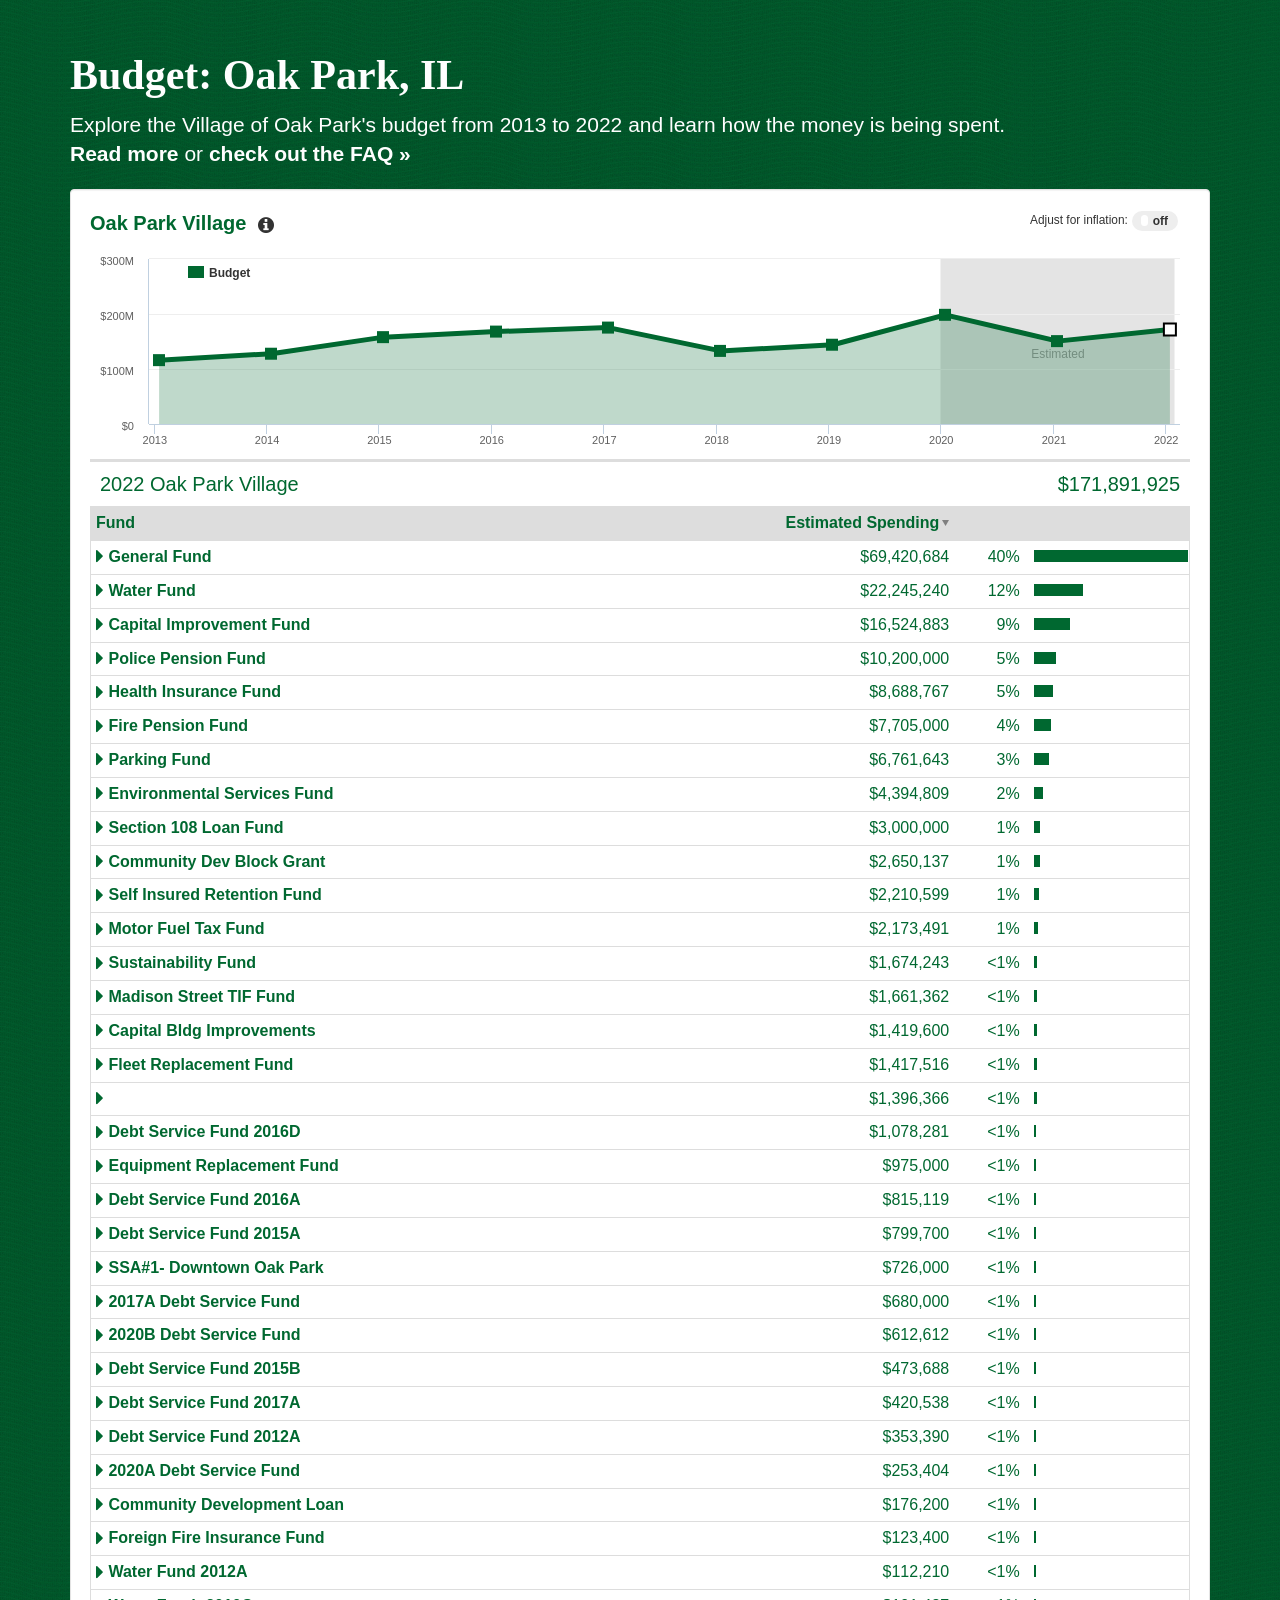
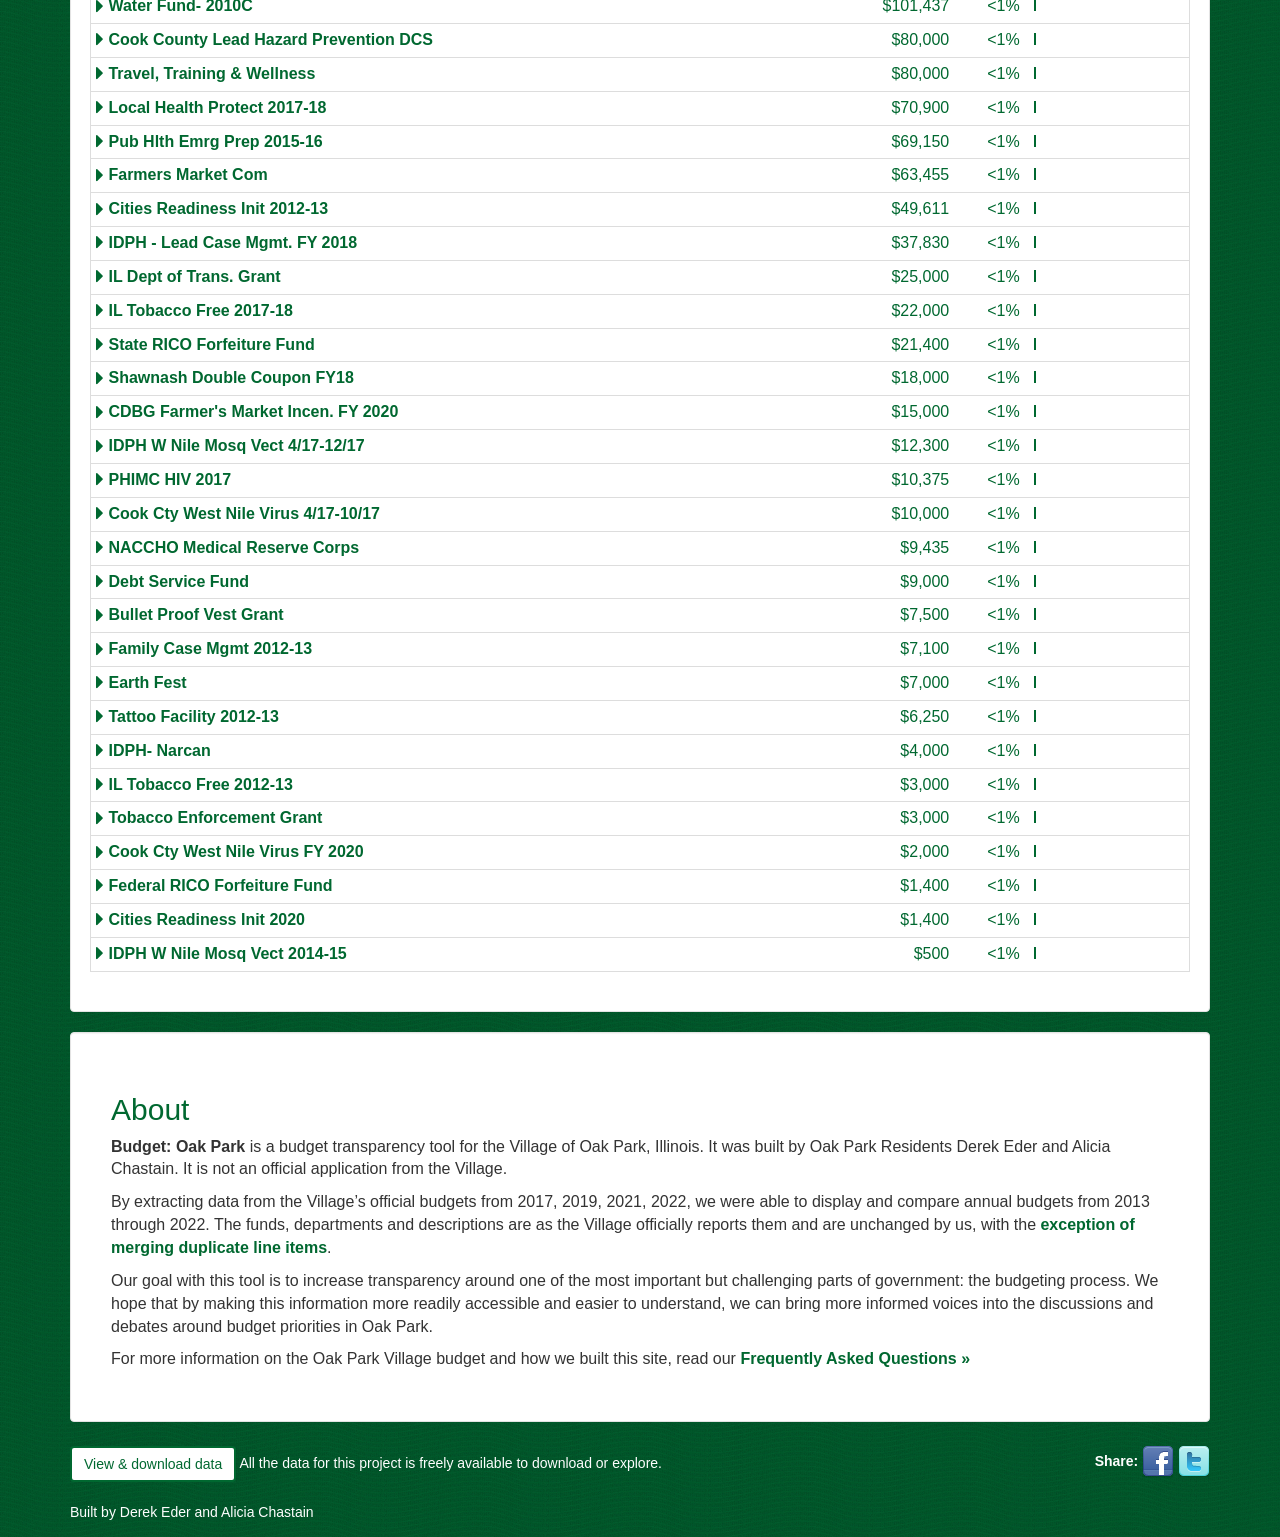
==== commit 5593f314: "adds recommended budget for 2022, updates script and year references in text" ====
--- a/index.html
+++ b/index.html
@@ -4,7 +4,7 @@
     <meta charset="utf-8">
     <meta name="viewport" content="width=device-width, initial-scale=1.0">
     <!-- Customize meta description -->
-    <meta name="description" content="Explore the Village of Oak Park's budget from 2013 to 2021 and learn how the money is being spent.">
+    <meta name="description" content="Explore the Village of Oak Park's budget from 2013 to 2022 and learn how the money is being spent.">
     <!-- Customize meta author -->
     <meta name="author" content="DataMade">
     <meta http-equiv="X-UA-Compatible" content="IE=edge">
@@ -13,7 +13,7 @@
     <meta content="" property="og:site_name">
     <meta content="Budget: Oak Park, IL" property="og:title">
     <meta content="article" property="og:type">
-    <meta content="Explore the Village of Oak Park's budget from 2013 to 2021 and learn how the money is being spent." property="og:description">
+    <meta content="Explore the Village of Oak Park's budget from 2013 to 2022 and learn how the money is being spent." property="og:description">
     <meta content="https://budgetoakpark.com/" property="og:url">
     <meta content="https://budgetoakpark.com/images/screenshot.png" property="og:image">
 
@@ -23,15 +23,17 @@
     <meta name="twitter:creator" content="@derekeder">
     <meta name="twitter:title" content="Budget: Oak Park, IL">
     <meta name="twitter:url" content="https://budgetoakpark.com">
-    <meta name="twitter:description" content="Explore the Village of Oak Park's budget from 2013 to 2021 and learn how the money is being spent.">
-    <meta name="twitter:image" content="https://budgetoakpark.com/images/screenshot.png">
+    <meta name="twitter:description" content="Explore the Village of Oak Park's budget from 2013 to 2022 and learn how the money is being spent.">
+    <meta name="twitter:image:src" content="https://budgetoakpark.com/images/screenshot.png">
 
 
     <!-- Customize page title -->
     <title>Budget: Oak Park, IL</title>
 
-    <!-- Bootstrap core CSS -->
-    <link rel="shortcut icon" href="/favicon.png">
+    <!-- Bootstrap and core CSS -->
+    <link rel="icon" type="image/png" href="/favicon.png">
+    <link rel="icon" type="image/png" href="/favicon-32x32.png" sizes="32x32" />
+    <link rel="icon" type="image/png" href="/favicon-16x16.png" sizes="16x16" />
     <link href="css/bootstrap.min.css" rel="stylesheet">
     <link href="css/custom.css" rel="stylesheet">
     <link href="https://maxcdn.bootstrapcdn.com/font-awesome/4.2.0/css/font-awesome.min.css" rel="stylesheet">
@@ -55,7 +57,7 @@
             <a href='/'>Budget: Oak Park, IL</a>
           </div>
           <!-- Customize page text below logo -->
-          <p class='lead'>Explore the Village of Oak Park's budget and learn how the money is being spent. <br /><a onclick="window.scrollTo(0, document.body.scrollHeight);">Read more</a> or <a href='/faq.html'>check out the FAQ &raquo;</a></p>
+          <p class='lead'>Explore the Village of Oak Park's budget from 2013 to 2022 and learn how the money is being spent. <br /><a onclick="window.scrollTo(0, document.body.scrollHeight);">Read more</a> or <a href='/faq.html'>check out the FAQ &raquo;</a></p>
         </div>
       </div>
       <div class='well'>
@@ -66,10 +68,10 @@
               <tr>
                 <th id='breakdown-item-title'><span id="row-title">Function</span></th>
                 <th class="estimates num"><span>Estimated Spending</span></th>
-                <th class="estimates num hidden-sm"><span>Percentage</span></th>
+                <th class="estimates num"><span></span></th>
                 <th class="actuals num"><span>Actual Spending</span></th>
-                <th class="actuals num"><span>Percentage</span></th>
-                <th class="bars sorting_disabled"><span></span></th>
+                <th class="actuals num"><span></span></th>
+                <th class="bars sorting_disabled hidden-xs"><span></span></th>
               </tr>
             </thead>
             <tbody id="breakdown-table-body"></tbody>
@@ -87,12 +89,13 @@
       <div class='row'>
         <div class='col-md-12'>
           <!-- Customize about -->
-          <p><strong>Budget: Oak Park</strong> is a budget transparency tool for the Village of Oak Park, Illinois. It was built by Oak Park residents Derek Eder and Alicia Chastain. It is not an official application from the Village.</p>
+          <p><strong>Budget: Oak Park</strong> is a budget transparency tool for the Village of Oak Park, Illinois. It was built by Oak Park Residents Derek Eder and Alicia Chastain. It is not an official application from the Village.</p>
 
-          <p>Our goal is to increase transparency around one of the most important but challenging parts of government: the budgeting process. We hope that by making this information more readily accessible and easier to understand, we can bring more informed voices into the discussions and debates around budget priorities in Oak Park.</p>
-          <p>By extracting expenses from the Village’s official budgets, we were able to display and compare annual budgets from 2013 through 2022.  The funds, departments and descriptions are as the Village officially reports them and are unchanged by us, with the <a href="https://budgetoakpark.com/faq.html#data-issues">exception of merging duplicate line items</a>.</p>
+          <p>By extracting data from the Village’s official budgets from 2017, 2019, 2021, 2022, we were able to display and compare annual budgets from 2013 through 2022. The funds, departments and descriptions are as the Village officially reports them and are unchanged by us, with the <a href='/faq.html#data-issues'>exception of merging duplicate line items</a>.</p>
 
-          <p>For more information on the Oak Park Village budget and how we built this site, read our <a href='faq.html'>Frequently Asked Questions</a>.</p>
+          <p>Our goal with this tool is to increase transparency around one of the most important but challenging parts of government: the budgeting process. We hope that by making this information more readily accessible and easier to understand, we can bring more informed voices into the discussions and debates around budget priorities in Oak Park.</p>
+
+          <p>For more information on the Oak Park Village budget and how we built this site, read our <a href='faq.html'>Frequently Asked Questions &raquo;</a></p>
       
         </div>
       </div>
@@ -101,18 +104,18 @@
     <div id='footer'>
       <p class='pull-left'>
         <!-- Customize download link -->
-        <a id="download-button" class="btn btn-info" href="">View &amp; download data</a>
+        <a id="download-button" class="btn btn-info" href="/data/final/oak_park_budget_cleaned.csv">View &amp; download data</a>
         All the data for this project is freely available to download or explore.
         <br />
         <br />
-        <span class='credits'>Built by <a href="http://derekeder.com">Derek Eder</a> and <a href="http://aliciachastain.com">Alicia Chastain</a></span>
+        <span class='credits'>Built by <a href="http://derekeder.com">Derek Eder</a> and Alicia Chastain</span>
       </p>
       <p class='pull-right'>
         <strong>Share:</strong>
         <!-- Customize facebook share -->
         <a href="http://www.facebook.com/share.php?u=http%3a%2f%2fbudgetoakpark.com/"><img alt="Facebook" src="images/facebook-lg.png" /></a>
         <!-- Customize twitter share -->
-        <a href="http://twitter.com/share?text=Where's%20the%20money%20going%3F%20Explore%20New%20Orleans'%20budget&amp;url=http%3a%2f%2fbudgetoakpark.com/"><img alt="Twitter" src="images/twitter-lg.png" /></a>
+        <a href="http://twitter.com/share?text=Where%27s%20the%20money%20going%3F%20Explore%20Oak%20Park%27s%20budget&amp;url=https%3a%2f%2fbudgetoakpark.com/"><img alt="Twitter" src="images/twitter-lg.png" /></a>
       </p>
     </div>
   </div>
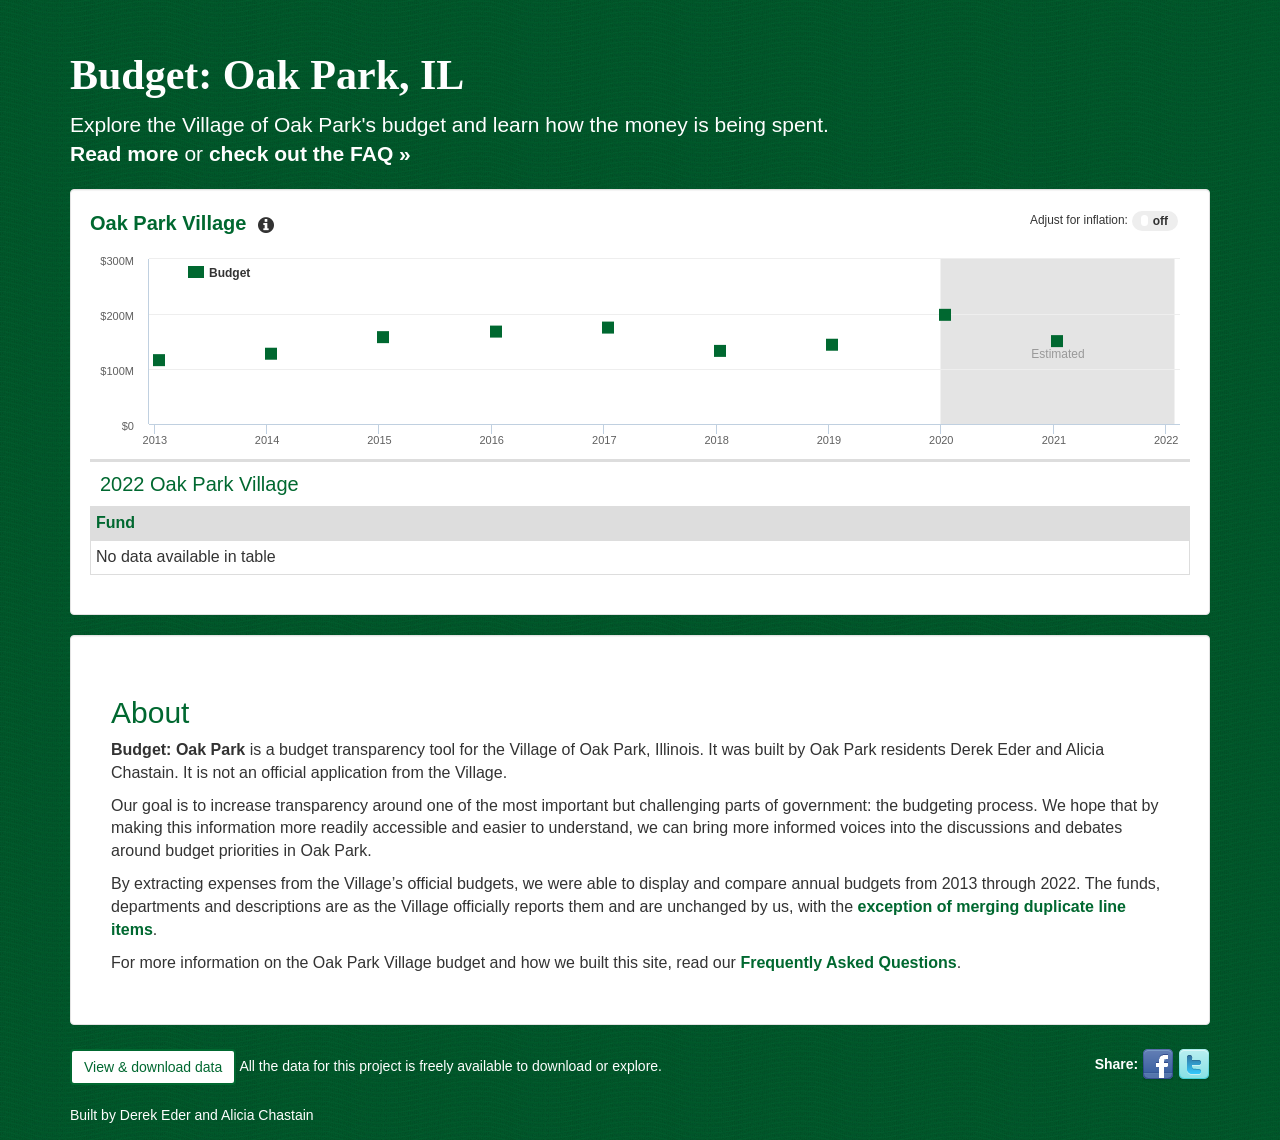
==== commit b203783b: "Merge branch 'main' into copy-edits" ====
--- a/index.html
+++ b/index.html
@@ -4,7 +4,7 @@
     <meta charset="utf-8">
     <meta name="viewport" content="width=device-width, initial-scale=1.0">
     <!-- Customize meta description -->
-    <meta name="description" content="Explore the Village of Oak Park's budget from 2013 to 2022 and learn how the money is being spent.">
+    <meta name="description" content="Explore the Village of Oak Park's budget from 2013 to 2021 and learn how the money is being spent.">
     <!-- Customize meta author -->
     <meta name="author" content="DataMade">
     <meta http-equiv="X-UA-Compatible" content="IE=edge">
@@ -13,7 +13,7 @@
     <meta content="" property="og:site_name">
     <meta content="Budget: Oak Park, IL" property="og:title">
     <meta content="article" property="og:type">
-    <meta content="Explore the Village of Oak Park's budget from 2013 to 2022 and learn how the money is being spent." property="og:description">
+    <meta content="Explore the Village of Oak Park's budget from 2013 to 2021 and learn how the money is being spent." property="og:description">
     <meta content="https://budgetoakpark.com/" property="og:url">
     <meta content="https://budgetoakpark.com/images/screenshot.png" property="og:image">
 
@@ -23,7 +23,7 @@
     <meta name="twitter:creator" content="@derekeder">
     <meta name="twitter:title" content="Budget: Oak Park, IL">
     <meta name="twitter:url" content="https://budgetoakpark.com">
-    <meta name="twitter:description" content="Explore the Village of Oak Park's budget from 2013 to 2022 and learn how the money is being spent.">
+    <meta name="twitter:description" content="Explore the Village of Oak Park's budget from 2013 to 2021 and learn how the money is being spent.">
     <meta name="twitter:image:src" content="https://budgetoakpark.com/images/screenshot.png">
 
 
@@ -57,7 +57,7 @@
             <a href='/'>Budget: Oak Park, IL</a>
           </div>
           <!-- Customize page text below logo -->
-          <p class='lead'>Explore the Village of Oak Park's budget from 2013 to 2022 and learn how the money is being spent. <br /><a onclick="window.scrollTo(0, document.body.scrollHeight);">Read more</a> or <a href='/faq.html'>check out the FAQ &raquo;</a></p>
+          <p class='lead'>Explore the Village of Oak Park's budget and learn how the money is being spent. <br /><a onclick="window.scrollTo(0, document.body.scrollHeight);">Read more</a> or <a href='/faq.html'>check out the FAQ &raquo;</a></p>
         </div>
       </div>
       <div class='well'>
@@ -89,13 +89,12 @@
       <div class='row'>
         <div class='col-md-12'>
           <!-- Customize about -->
-          <p><strong>Budget: Oak Park</strong> is a budget transparency tool for the Village of Oak Park, Illinois. It was built by Oak Park Residents Derek Eder and Alicia Chastain. It is not an official application from the Village.</p>
+          <p><strong>Budget: Oak Park</strong> is a budget transparency tool for the Village of Oak Park, Illinois. It was built by Oak Park residents Derek Eder and Alicia Chastain. It is not an official application from the Village.</p>
 
-          <p>By extracting data from the Village’s official budgets from 2017, 2019, 2021, 2022, we were able to display and compare annual budgets from 2013 through 2022. The funds, departments and descriptions are as the Village officially reports them and are unchanged by us, with the <a href='/faq.html#data-issues'>exception of merging duplicate line items</a>.</p>
+          <p>Our goal is to increase transparency around one of the most important but challenging parts of government: the budgeting process. We hope that by making this information more readily accessible and easier to understand, we can bring more informed voices into the discussions and debates around budget priorities in Oak Park.</p>
+          <p>By extracting expenses from the Village’s official budgets, we were able to display and compare annual budgets from 2013 through 2022.  The funds, departments and descriptions are as the Village officially reports them and are unchanged by us, with the <a href="https://budgetoakpark.com/faq.html#data-issues">exception of merging duplicate line items</a>.</p>
 
-          <p>Our goal with this tool is to increase transparency around one of the most important but challenging parts of government: the budgeting process. We hope that by making this information more readily accessible and easier to understand, we can bring more informed voices into the discussions and debates around budget priorities in Oak Park.</p>
-
-          <p>For more information on the Oak Park Village budget and how we built this site, read our <a href='faq.html'>Frequently Asked Questions &raquo;</a></p>
+          <p>For more information on the Oak Park Village budget and how we built this site, read our <a href='faq.html'>Frequently Asked Questions</a>.</p>
       
         </div>
       </div>
@@ -108,7 +107,7 @@
         All the data for this project is freely available to download or explore.
         <br />
         <br />
-        <span class='credits'>Built by <a href="http://derekeder.com">Derek Eder</a> and Alicia Chastain</span>
+        <span class='credits'>Built by <a href="http://derekeder.com">Derek Eder</a> and <a href="http://aliciachastain.com">Alicia Chastain</a></span>
       </p>
       <p class='pull-right'>
         <strong>Share:</strong>
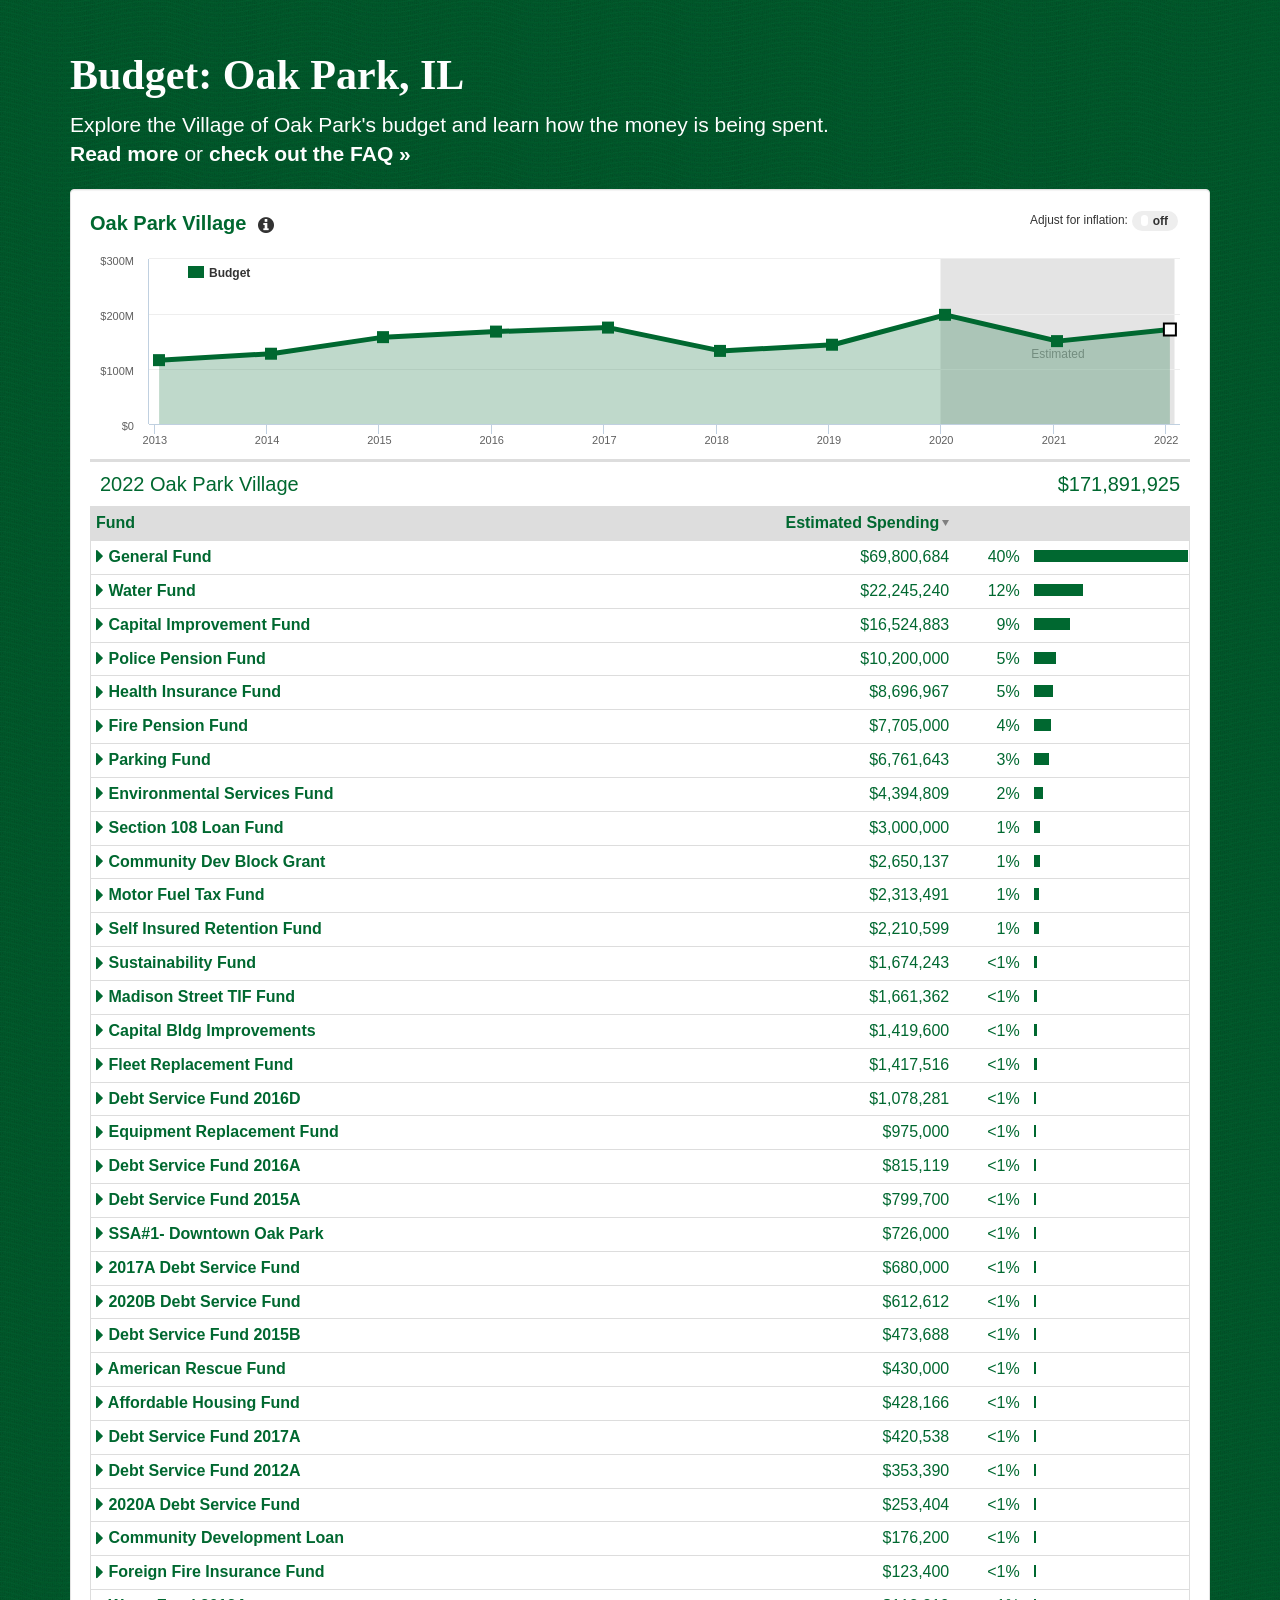
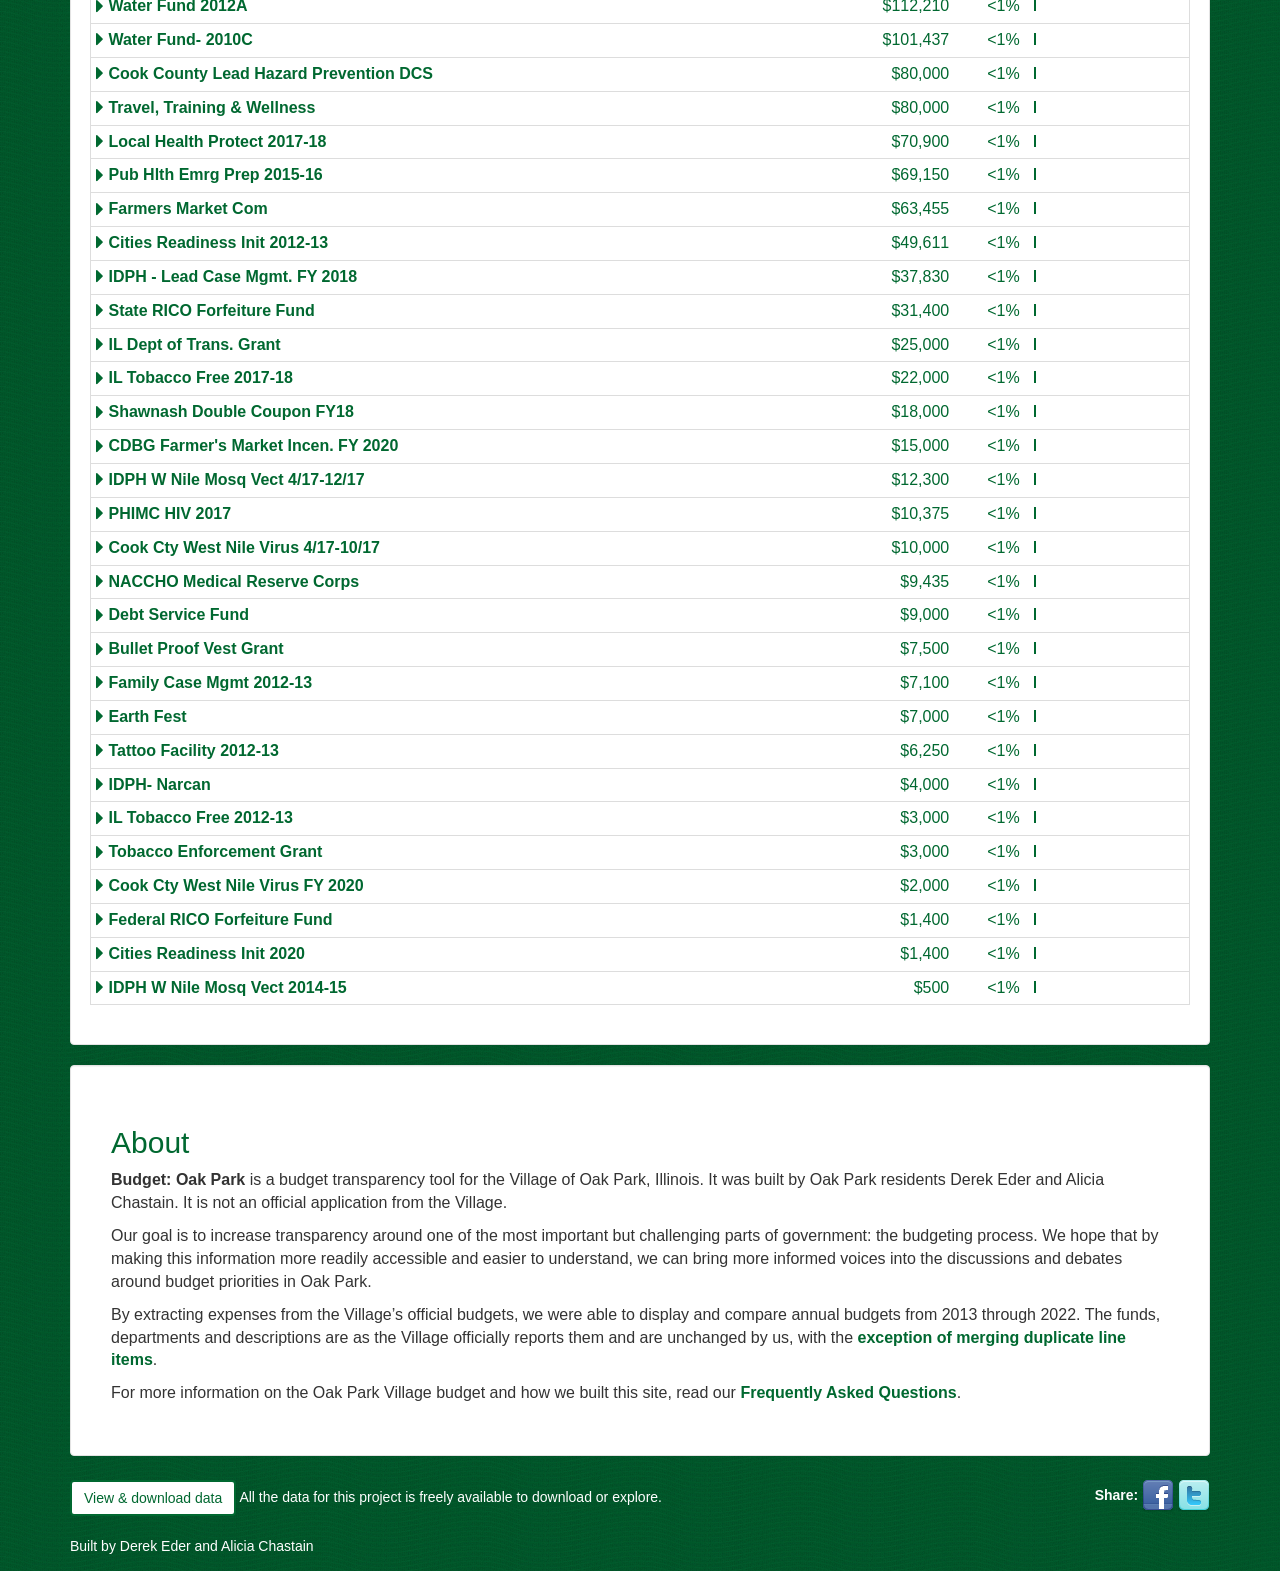
==== commit f1067feb: "Merge branch 'main' into 2022-recommended" ====
--- a/index.html
+++ b/index.html
@@ -4,7 +4,7 @@
     <meta charset="utf-8">
     <meta name="viewport" content="width=device-width, initial-scale=1.0">
     <!-- Customize meta description -->
-    <meta name="description" content="Explore the Village of Oak Park's budget from 2013 to 2021 and learn how the money is being spent.">
+    <meta name="description" content="Explore the Village of Oak Park's budget from 2013 to 2022 and learn how the money is being spent.">
     <!-- Customize meta author -->
     <meta name="author" content="DataMade">
     <meta http-equiv="X-UA-Compatible" content="IE=edge">
@@ -13,7 +13,7 @@
     <meta content="" property="og:site_name">
     <meta content="Budget: Oak Park, IL" property="og:title">
     <meta content="article" property="og:type">
-    <meta content="Explore the Village of Oak Park's budget from 2013 to 2021 and learn how the money is being spent." property="og:description">
+    <meta content="Explore the Village of Oak Park's budget from 2013 to 2022 and learn how the money is being spent." property="og:description">
     <meta content="https://budgetoakpark.com/" property="og:url">
     <meta content="https://budgetoakpark.com/images/screenshot.png" property="og:image">
 
@@ -23,7 +23,7 @@
     <meta name="twitter:creator" content="@derekeder">
     <meta name="twitter:title" content="Budget: Oak Park, IL">
     <meta name="twitter:url" content="https://budgetoakpark.com">
-    <meta name="twitter:description" content="Explore the Village of Oak Park's budget from 2013 to 2021 and learn how the money is being spent.">
+    <meta name="twitter:description" content="Explore the Village of Oak Park's budget from 2013 to 2022 and learn how the money is being spent.">
     <meta name="twitter:image:src" content="https://budgetoakpark.com/images/screenshot.png">
 
 
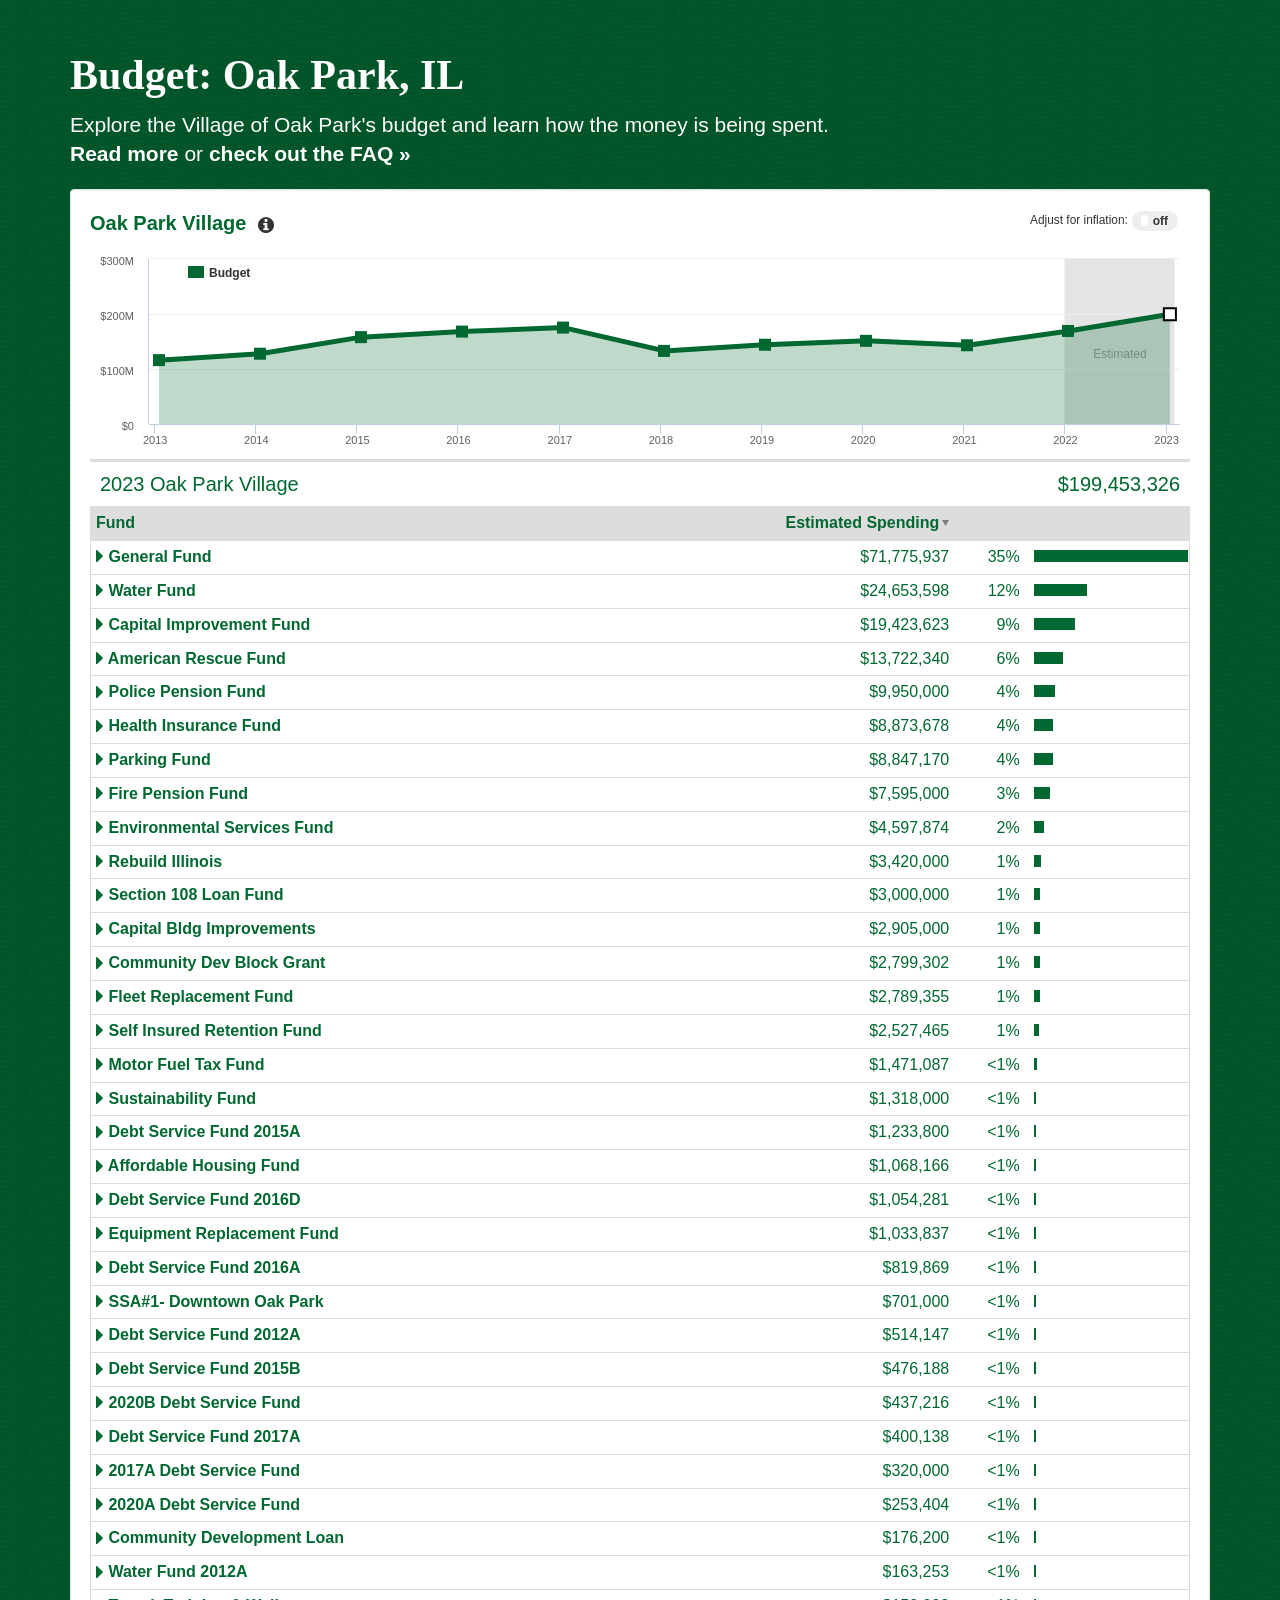
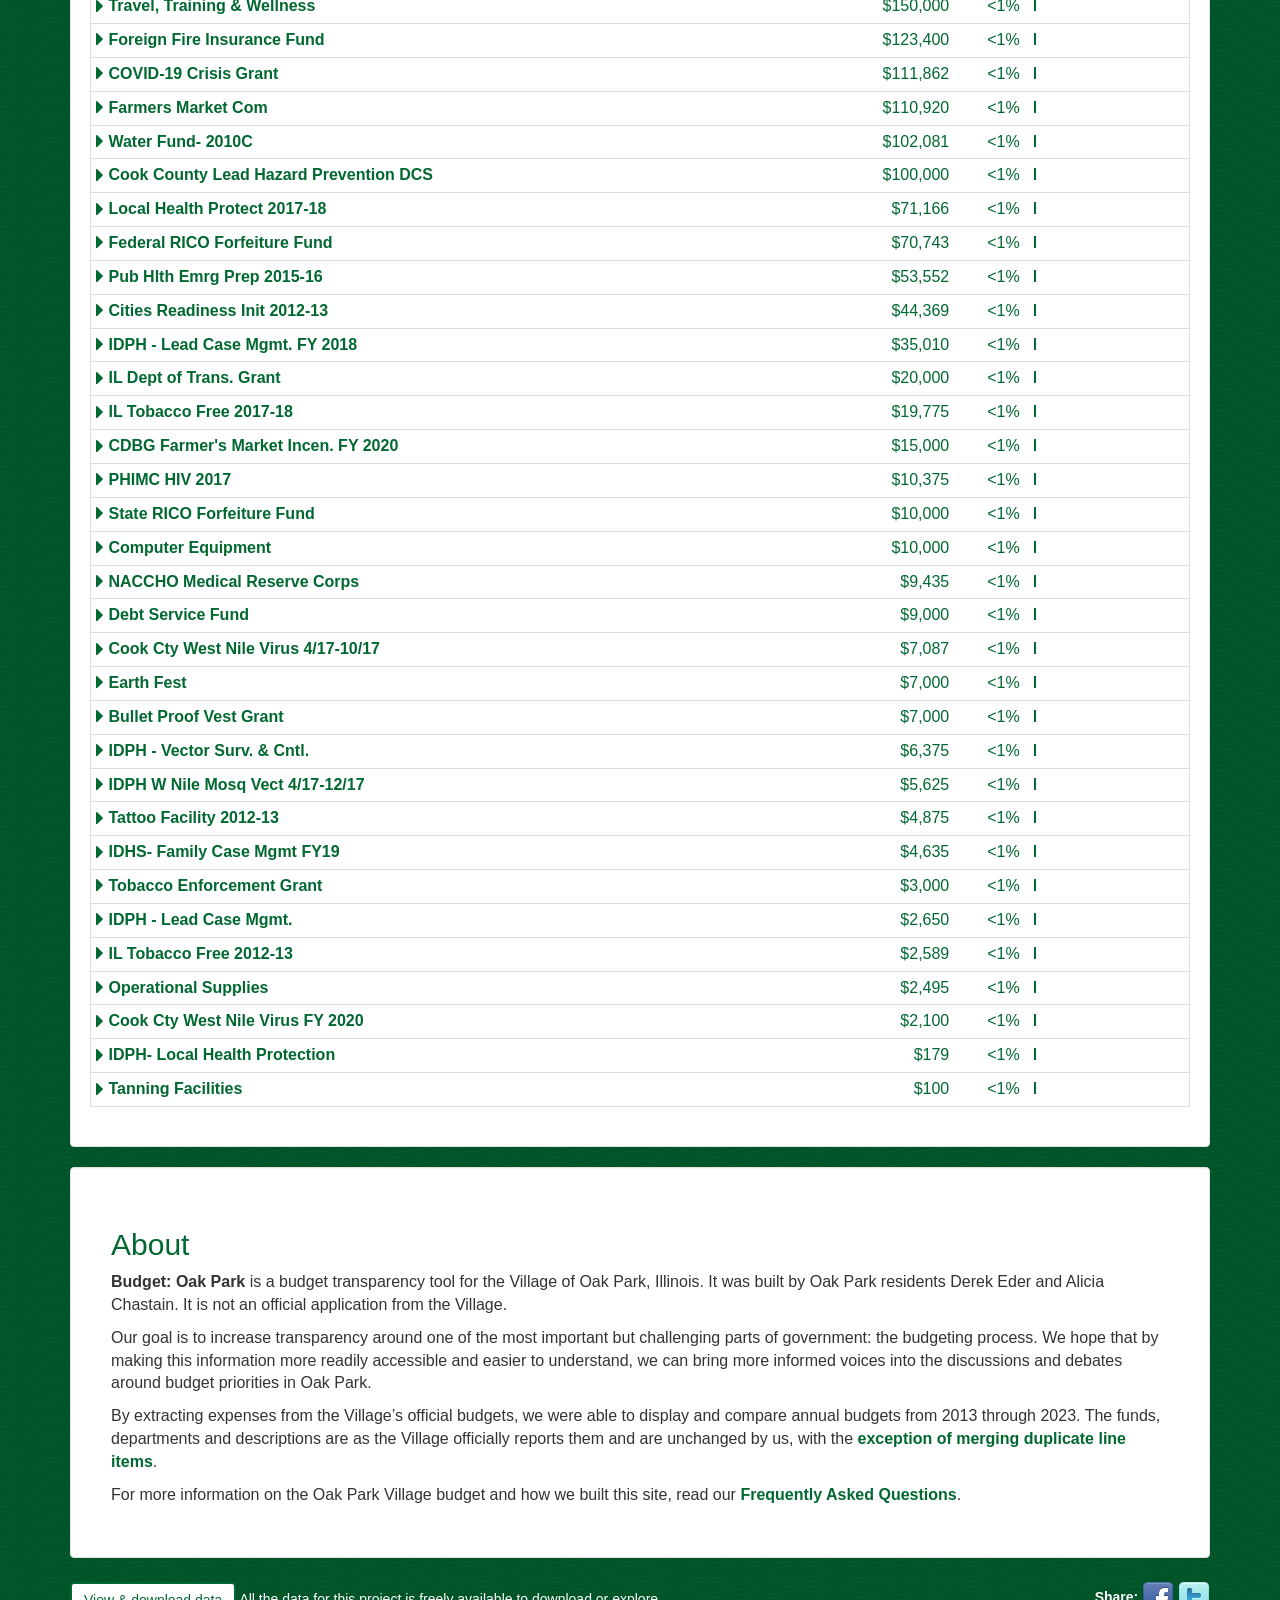
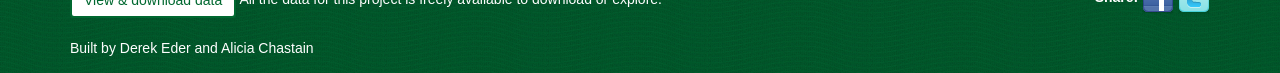
==== commit 9e7e6341: "updated year in text" ====
--- a/index.html
+++ b/index.html
@@ -4,7 +4,7 @@
     <meta charset="utf-8">
     <meta name="viewport" content="width=device-width, initial-scale=1.0">
     <!-- Customize meta description -->
-    <meta name="description" content="Explore the Village of Oak Park's budget from 2013 to 2022 and learn how the money is being spent.">
+    <meta name="description" content="Explore the Village of Oak Park's budget from 2013 to 2023 and learn how the money is being spent.">
     <!-- Customize meta author -->
     <meta name="author" content="DataMade">
     <meta http-equiv="X-UA-Compatible" content="IE=edge">
@@ -13,7 +13,7 @@
     <meta content="" property="og:site_name">
     <meta content="Budget: Oak Park, IL" property="og:title">
     <meta content="article" property="og:type">
-    <meta content="Explore the Village of Oak Park's budget from 2013 to 2022 and learn how the money is being spent." property="og:description">
+    <meta content="Explore the Village of Oak Park's budget from 2013 to 2023 and learn how the money is being spent." property="og:description">
     <meta content="https://budgetoakpark.com/" property="og:url">
     <meta content="https://budgetoakpark.com/images/screenshot.png" property="og:image">
 
@@ -23,7 +23,7 @@
     <meta name="twitter:creator" content="@derekeder">
     <meta name="twitter:title" content="Budget: Oak Park, IL">
     <meta name="twitter:url" content="https://budgetoakpark.com">
-    <meta name="twitter:description" content="Explore the Village of Oak Park's budget from 2013 to 2022 and learn how the money is being spent.">
+    <meta name="twitter:description" content="Explore the Village of Oak Park's budget from 2013 to 2023 and learn how the money is being spent.">
     <meta name="twitter:image:src" content="https://budgetoakpark.com/images/screenshot.png">
 
 
@@ -92,7 +92,7 @@
           <p><strong>Budget: Oak Park</strong> is a budget transparency tool for the Village of Oak Park, Illinois. It was built by Oak Park residents Derek Eder and Alicia Chastain. It is not an official application from the Village.</p>
 
           <p>Our goal is to increase transparency around one of the most important but challenging parts of government: the budgeting process. We hope that by making this information more readily accessible and easier to understand, we can bring more informed voices into the discussions and debates around budget priorities in Oak Park.</p>
-          <p>By extracting expenses from the Village’s official budgets, we were able to display and compare annual budgets from 2013 through 2022.  The funds, departments and descriptions are as the Village officially reports them and are unchanged by us, with the <a href="https://budgetoakpark.com/faq.html#data-issues">exception of merging duplicate line items</a>.</p>
+          <p>By extracting expenses from the Village’s official budgets, we were able to display and compare annual budgets from 2013 through 2023.  The funds, departments and descriptions are as the Village officially reports them and are unchanged by us, with the <a href="https://budgetoakpark.com/faq.html#data-issues">exception of merging duplicate line items</a>.</p>
 
           <p>For more information on the Oak Park Village budget and how we built this site, read our <a href='faq.html'>Frequently Asked Questions</a>.</p>
       
